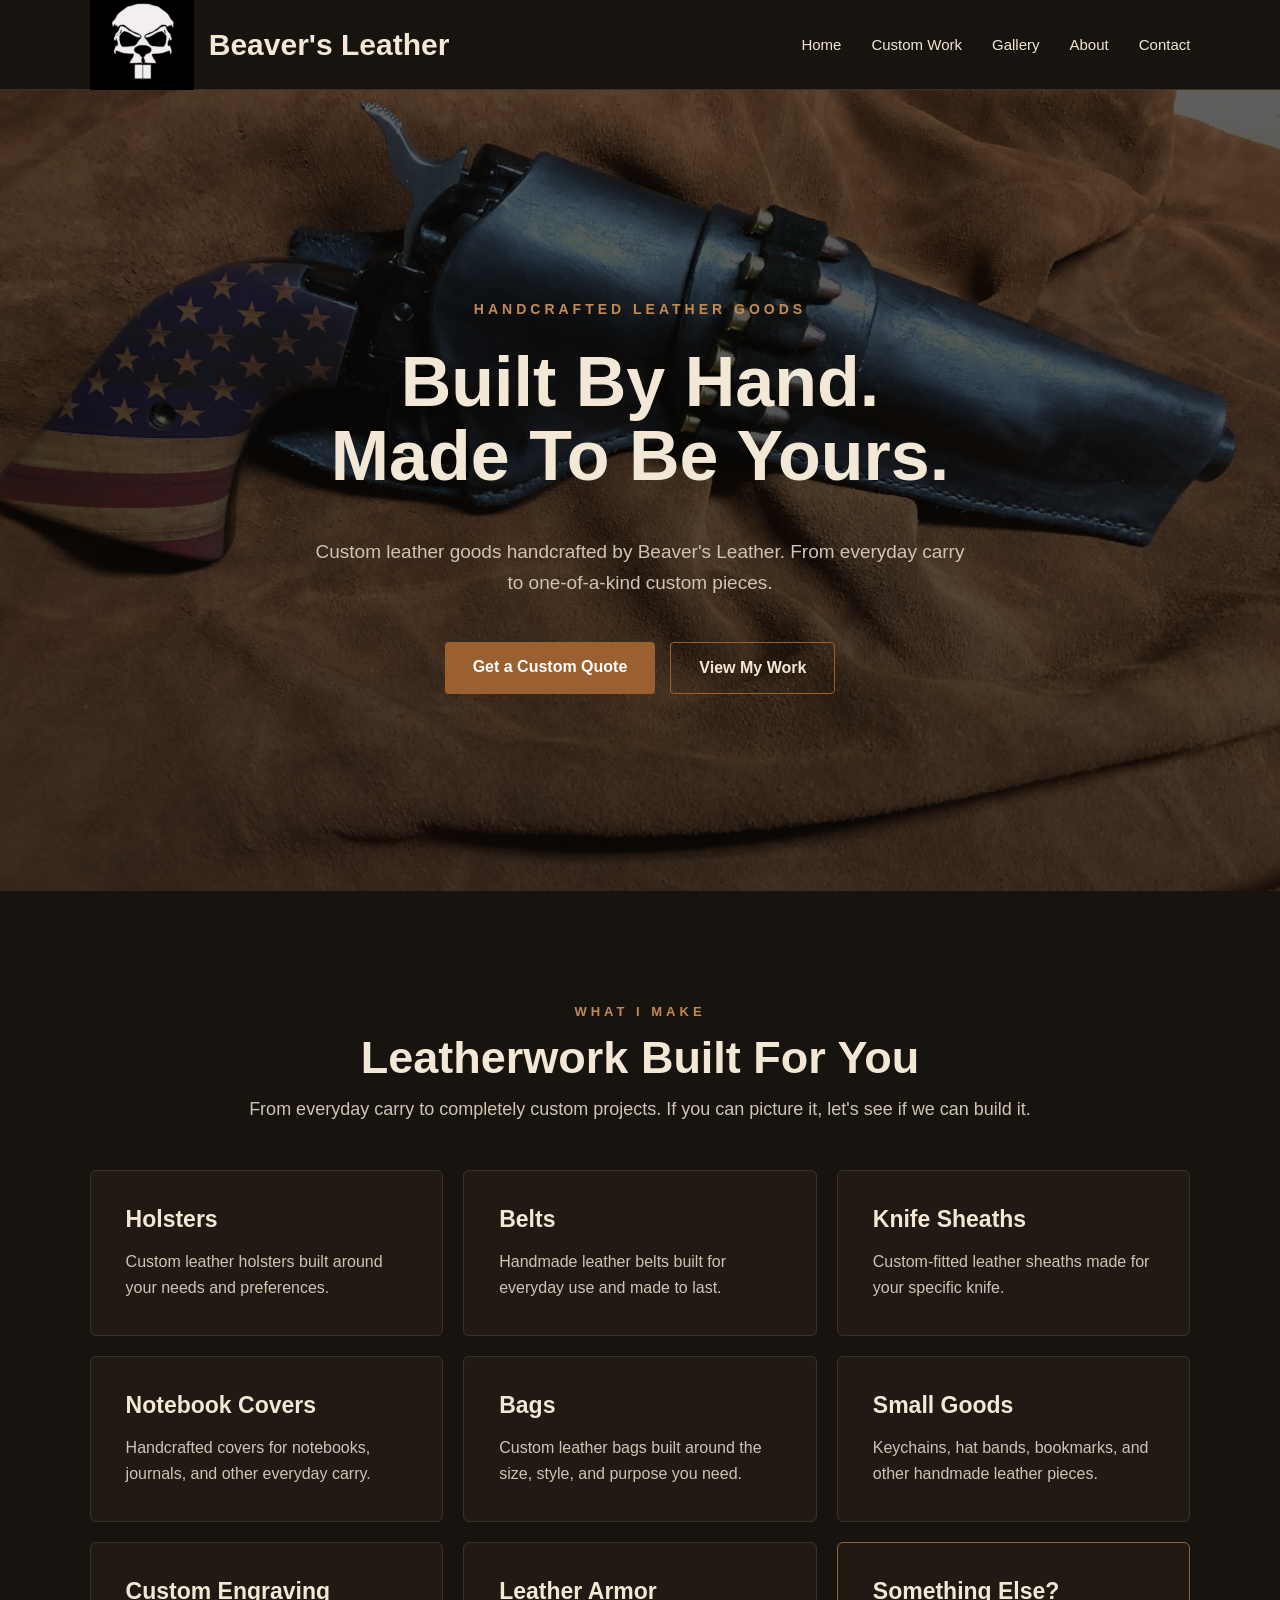
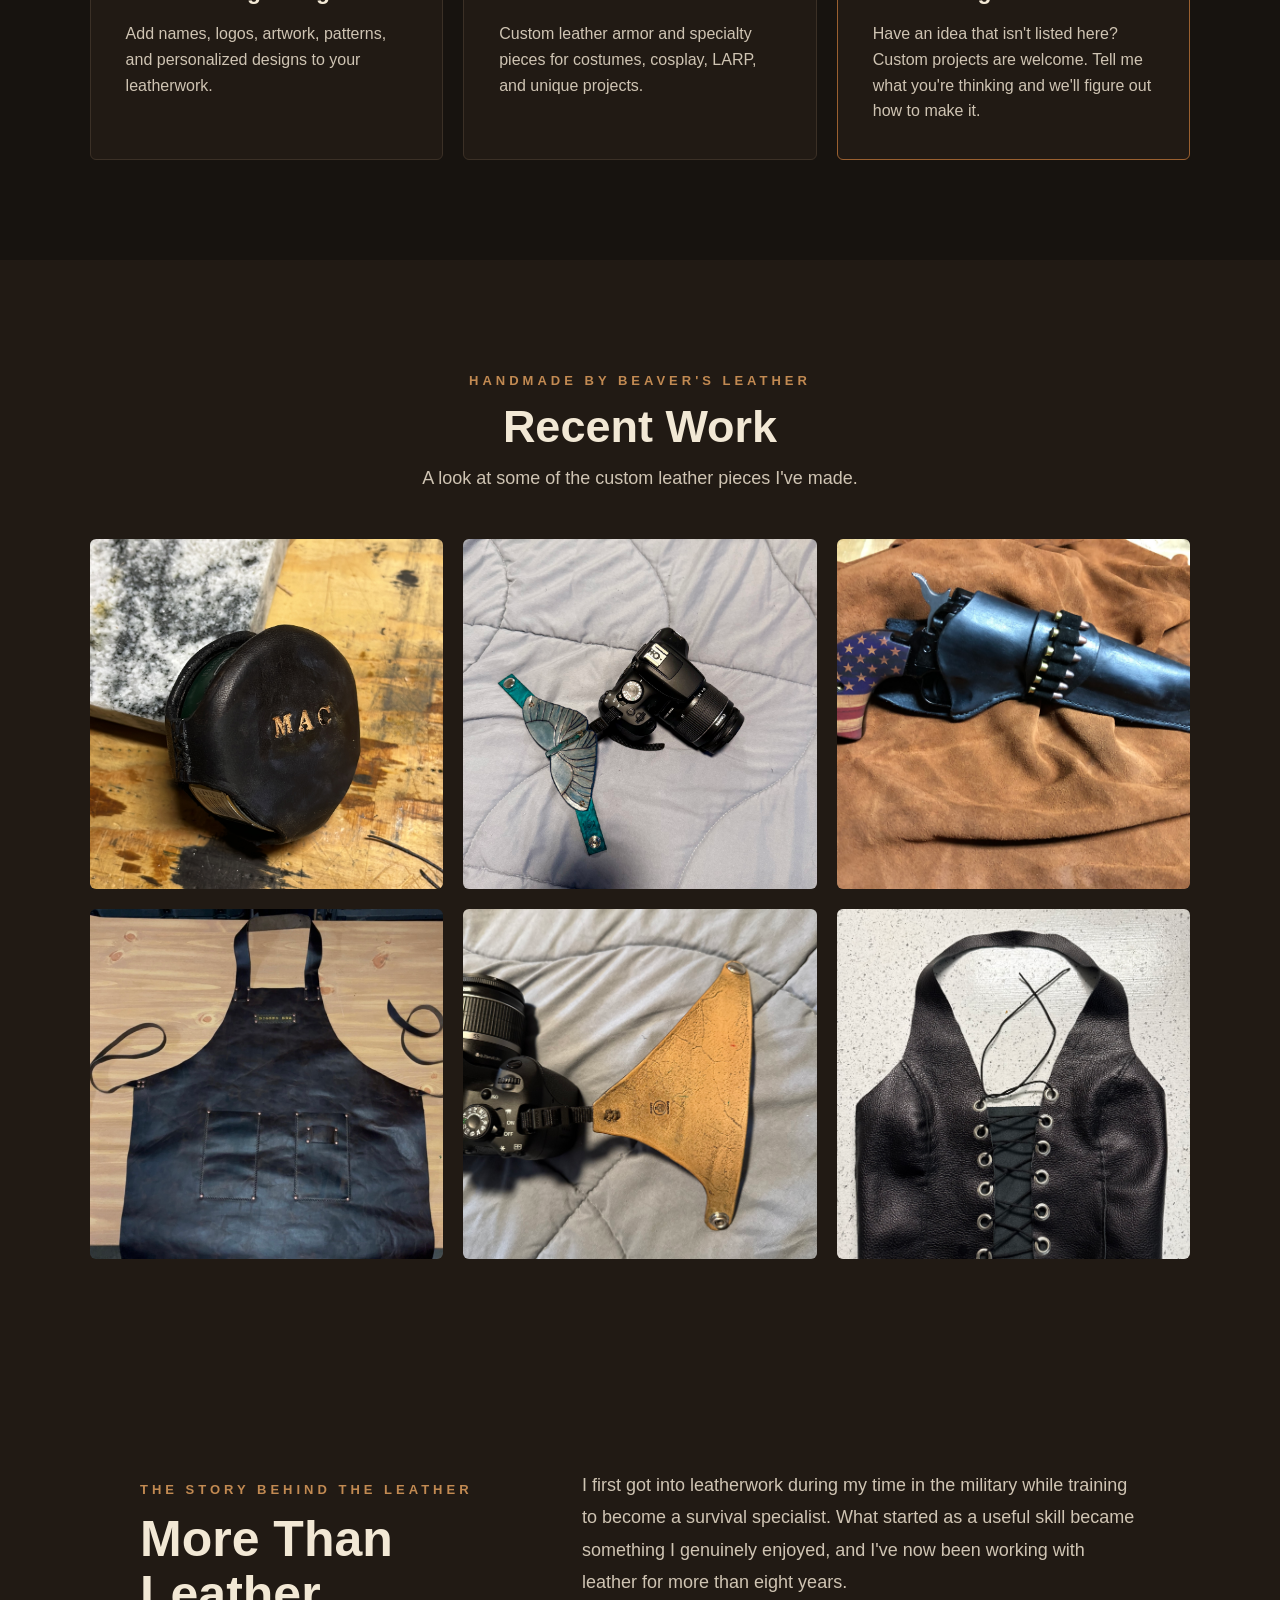
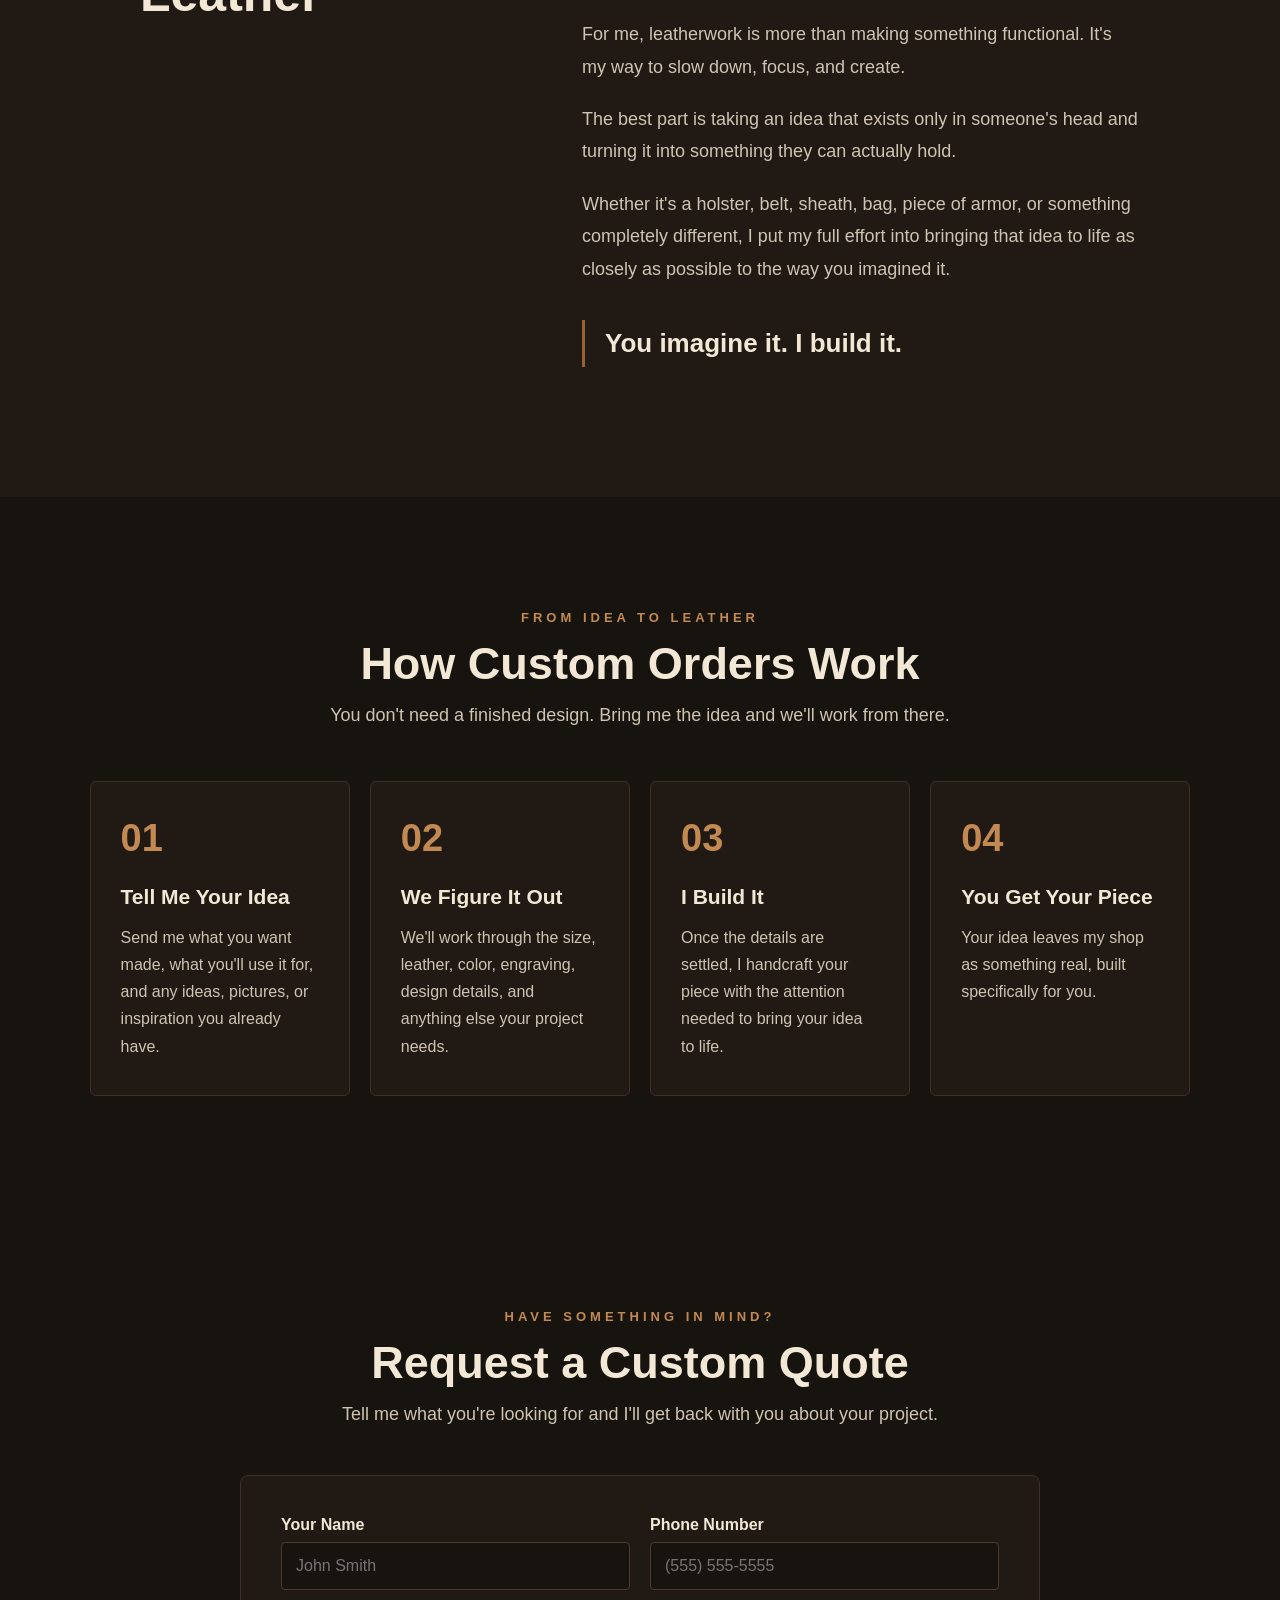
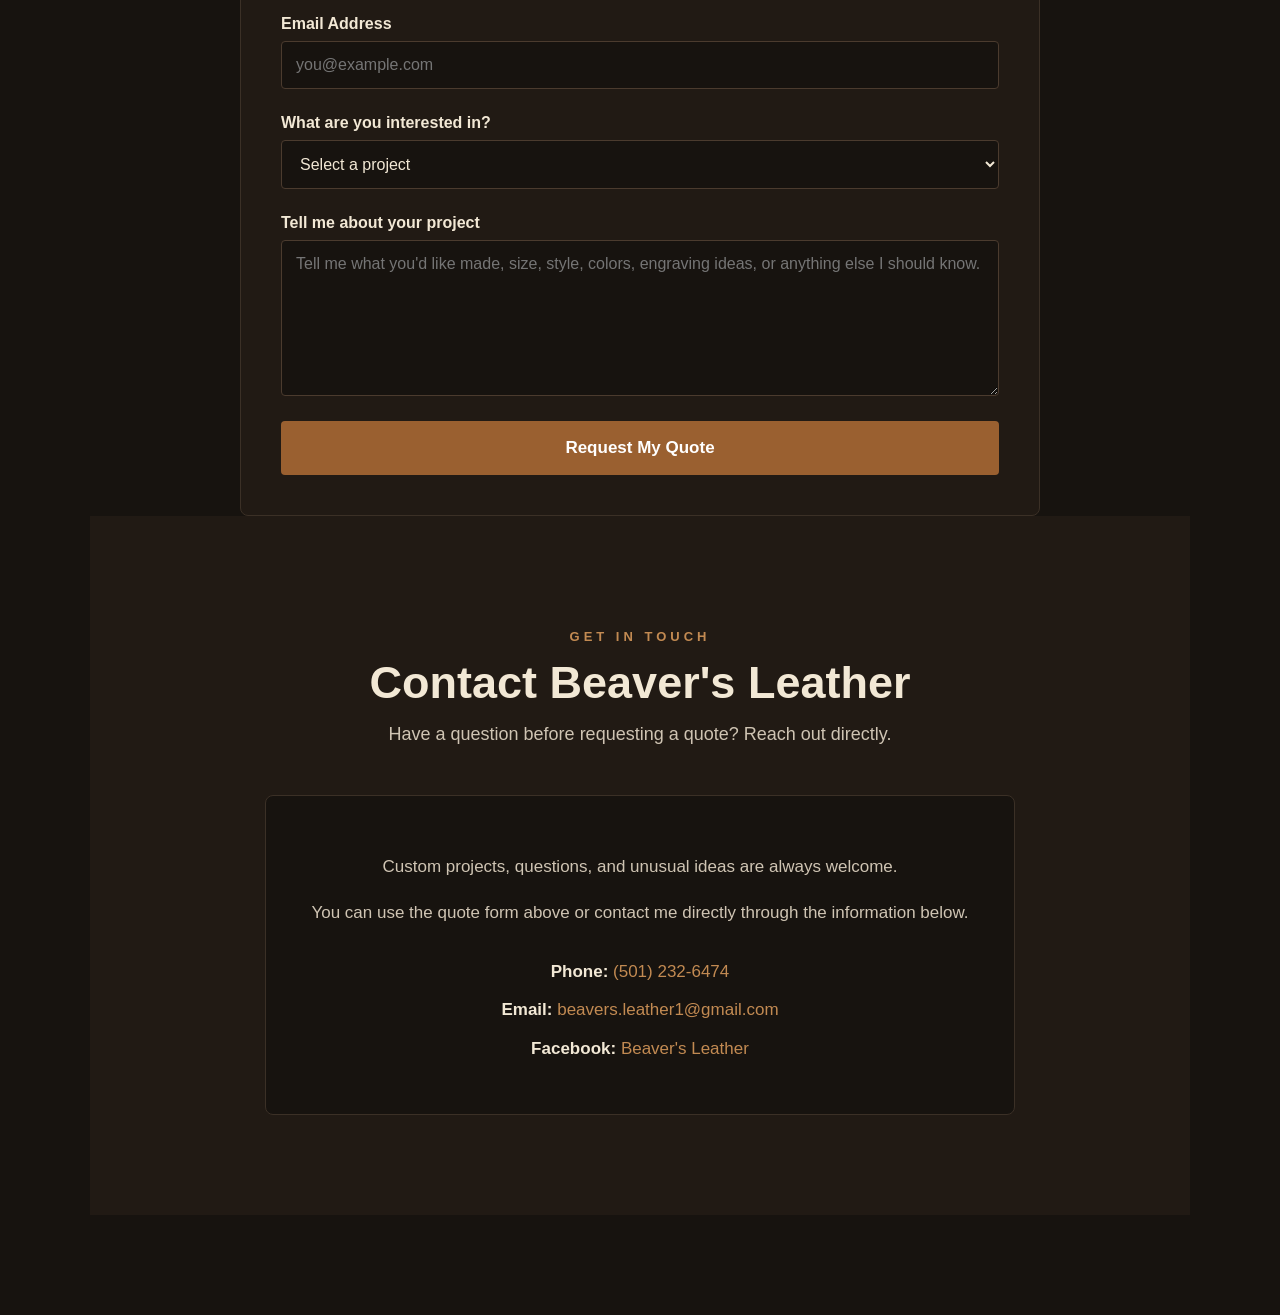
==== index.html @ 69bdfb09 "Update index.html added reference photos" ====
<!DOCTYPE html>
<html lang="en">

<head>
    <meta charset="UTF-8">
    <meta name="viewport" content="width=device-width, initial-scale=1.0">

    <title>Beaver's Leather | Custom Leather Goods</title>
    <link rel="stylesheet" href="style.css">
</head>

<body>

    <header>
        <div class="logo">

    <img
        src="images/logo.JPG"
        alt="Beaver's Leather Logo"
        class="logo-img"
    >

    <span class="logo-text">Beaver's Leather</span>

</div>

        <nav>
    <a href="#">Home</a>
    <a href="#products">Custom Work</a>
    <a href="#gallery">Gallery</a>
    <a href="#about">About</a>
    <a href="#contact">Contact</a>
</nav>
    </header>

    <main>

        <section class="hero">

            <p class="hero-small">HANDCRAFTED LEATHER GOODS</p>

            <h1>Built By Hand.<br>Made To Be Yours.</h1>

            <p class="hero-description">
                Custom leather goods handcrafted by Beaver's Leather.
                From everyday carry to one-of-a-kind custom pieces.
            </p>

            <div class="hero-buttons">
                <a class="button primary-button" href="#quote">Get a Custom Quote</a>
                <a class="button secondary-button" href="#gallery">View My Work</a>
            </div>

        </section>
<section class="products" id="products">

    <div class="section-heading">
        <p>WHAT I MAKE</p>
        <h2>Leatherwork Built For You</h2>
        <span>
            From everyday carry to completely custom projects.
            If you can picture it, let's see if we can build it.
        </span>
    </div>

    <div class="product-grid">

        <div class="product-card">
            <h3>Holsters</h3>
            <p>Custom leather holsters built around your needs and preferences.</p>
        </div>

        <div class="product-card">
            <h3>Belts</h3>
            <p>Handmade leather belts built for everyday use and made to last.</p>
        </div>

        <div class="product-card">
            <h3>Knife Sheaths</h3>
            <p>Custom-fitted leather sheaths made for your specific knife.</p>
        </div>

        <div class="product-card">
            <h3>Notebook Covers</h3>
            <p>Handcrafted covers for notebooks, journals, and other everyday carry.</p>
        </div>

        <div class="product-card">
            <h3>Bags</h3>
            <p>Custom leather bags built around the size, style, and purpose you need.</p>
        </div>

        <div class="product-card">
            <h3>Small Goods</h3>
            <p>Keychains, hat bands, bookmarks, and other handmade leather pieces.</p>
        </div>

        <div class="product-card">
            <h3>Custom Engraving</h3>
            <p>Add names, logos, artwork, patterns, and personalized designs to your leatherwork.</p>
        </div>

        <div class="product-card">
            <h3>Leather Armor</h3>
            <p>Custom leather armor and specialty pieces for costumes, cosplay, LARP, and unique projects.</p>
        </div>

        <div class="product-card custom-card">
            <h3>Something Else?</h3>
            <p>
                Have an idea that isn't listed here? Custom projects are welcome.
                Tell me what you're thinking and we'll figure out how to make it.
            </p>
        </div>

    </div>

</section>
<section class="gallery" id="gallery">

    <div class="section-heading">
        <p>HANDMADE BY BEAVER'S LEATHER</p>
        <h2>Recent Work</h2>
        <span>
            A look at some of the custom leather pieces I've made.
        </span>
    </div>

    <div class="gallery-grid">

        <img src="images/leather1.jpg" alt="Custom leather work by Beaver's Leather">

        <img src="images/leather2.jpeg" alt="Custom leather work by Beaver's Leather">

        <img src="images/leather3.jpeg" alt="Custom leather work by Beaver's Leather">

        <img src="images/leather4.JPG" alt="Custom leather work by Beaver's Leather">

        <img src="images/leather5.jpeg" alt="Custom leather work by Beaver's Leather">

        <img src="images/leather6.jpeg" alt="Custom leather work by Beaver's Leather">

    </div>

</section>
<section class="about" id="about">

    <div class="about-content">

        <div class="about-heading">
            <p>THE STORY BEHIND THE LEATHER</p>
            <h2>More Than Leather</h2>
        </div>

        <div class="about-text">

            <p>
                I first got into leatherwork during my time in the military
                while training to become a survival specialist. What started
                as a useful skill became something I genuinely enjoyed, and
                I've now been working with leather for more than eight years.
            </p>

            <p>
                For me, leatherwork is more than making something functional.
                It's my way to slow down, focus, and create.
            </p>

            <p>
                The best part is taking an idea that exists only in someone's
                head and turning it into something they can actually hold.
            </p>

            <p>
                Whether it's a holster, belt, sheath, bag, piece of armor, or
                something completely different, I put my full effort into
                bringing that idea to life as closely as possible to the way
                you imagined it.
            </p>

            <p class="about-tagline">
                You imagine it. I build it.
            </p>

        </div>

    </div>

</section>
<section class="process" id="process">

    <div class="section-heading">
        <p>FROM IDEA TO LEATHER</p>
        <h2>How Custom Orders Work</h2>
        <span>
            You don't need a finished design. Bring me the idea and we'll work from there.
        </span>
    </div>

    <div class="process-grid">

        <div class="process-card">
            <span class="step-number">01</span>
            <h3>Tell Me Your Idea</h3>
            <p>
                Send me what you want made, what you'll use it for,
                and any ideas, pictures, or inspiration you already have.
            </p>
        </div>

        <div class="process-card">
            <span class="step-number">02</span>
            <h3>We Figure It Out</h3>
            <p>
                We'll work through the size, leather, color, engraving,
                design details, and anything else your project needs.
            </p>
        </div>

        <div class="process-card">
            <span class="step-number">03</span>
            <h3>I Build It</h3>
            <p>
                Once the details are settled, I handcraft your piece
                with the attention needed to bring your idea to life.
            </p>
        </div>

        <div class="process-card">
            <span class="step-number">04</span>
            <h3>You Get Your Piece</h3>
            <p>
                Your idea leaves my shop as something real,
                built specifically for you.
            </p>
        </div>

    </div>

</section>
<section class="quote-section" id="quote">

    <div class="section-heading">
        <p>HAVE SOMETHING IN MIND?</p>
        <h2>Request a Custom Quote</h2>
        <span>
            Tell me what you're looking for and I'll get back with you about your project.
        </span>
    </div>

    <form
    class="quote-form"
    action="https://formsubmit.co/beavers.leather1@gmail.com"
    method="POST"
    enctype="multipart/form-data"
>

    <input
        type="hidden"
        name="_subject"
        value="New Beaver's Leather Quote Request!"
    >

        <div class="form-row">

            <div class="form-group">
                <label for="name">Your Name</label>
                <input type="text" id="name" name="name" placeholder="John Smith" required>
            </div>

            <div class="form-group">
                <label for="phone">Phone Number</label>
                <input type="tel" id="phone" name="phone" placeholder="(555) 555-5555">
            </div>

        </div>

        <div class="form-group">
            <label for="email">Email Address</label>
            <input type="email" id="email" name="email" placeholder="you@example.com" required>
        </div>

        <div class="form-group">
            <label for="project">What are you interested in?</label>

            <select id="project" name="project" required>
                <option value="">Select a project</option>
                <option value="holster">Holster</option>
                <option value="belt">Belt</option>
                <option value="knife-sheath">Knife Sheath</option>
                <option value="notebook-cover">Notebook Cover</option>
                <option value="bag">Bag</option>
                <option value="keychain">Keychain</option>
                <option value="hand-band">Hand Band</option>
                <option value="bookmark">Bookmark</option>
                <option value="armor">Leather Armor</option>
                <option value="engraving">Custom Engraving</option>
                <option value="other">Something Else</option>
            </select>
        </div>

        <div class="form-group">
            <label for="details">Tell me about your project</label>

            <textarea
                id="details"
                name="details"
                rows="7"
                placeholder="Tell me what you'd like made, size, style, colors, engraving ideas, or anything else I should know."
                required
            ></textarea>
        </div>

        <button type="submit" class="submit-button">
            Request My Quote
        </button>

    </form>
    <section class="contact" id="contact">

    <div class="section-heading">
        <p>GET IN TOUCH</p>
        <h2>Contact Beaver's Leather</h2>
        <span>
            Have a question before requesting a quote? Reach out directly.
        </span>
    </div>

    <div class="contact-box">

        <p>
            Custom projects, questions, and unusual ideas are always welcome.
        </p>

        <p>
            You can use the quote form above or contact me directly through
            the information below.
        </p>

        <div class="contact-details">

    <p>
        <strong>Phone:</strong>
        <a href="tel:+15012326474">(501) 232-6474</a>
    </p>

    <p>
        <strong>Email:</strong>
        <a href="mailto:beavers.leather1@gmail.com">
            beavers.leather1@gmail.com
        </a>
    </p>

    <p>
        <strong>Facebook:</strong>
        <a href="https://www.facebook.com/BeaverhideLeather"
           target="_blank"
           rel="noopener noreferrer">
            Beaver's Leather
        </a>
    </p>

</div>

    </div>

</section>

</section>

    </main>

</body>

</html>
---- style.css ----
* {
    box-sizing: border-box;
}

body {
    margin: 0;
    background-color: #17130f;
    color: #f2e8d5;
    font-family: Arial, sans-serif;
}

header {
    height: 90px;
    display: flex;
    align-items: center;
    justify-content: space-between;
    padding: 0 7%;
    border-bottom: 1px solid #3b3026;
}

.logo {
    display: flex;
    align-items: center;
    gap: 15px;
}

.logo-img {
    height: 90px;
    width: auto;
    display: block;
}

.logo-text {
    color: #f2e8d5;
    font-size: 30px;
    font-weight: bold;
    white-space: nowrap;
}

nav {
    display: flex;
    gap: 30px;
}

nav a {
    color: #f2e8d5;
    text-decoration: none;
    font-size: 15px;
}

nav a:hover {
    color: #c28a52;
}

.hero {
    min-height: calc(100vh - 99px);

    display: flex;
    flex-direction: column;
    justify-content: center;
    align-items: center;

    text-align: center;
    padding: 50px 20px;

    background:
        linear-gradient(
            rgba(10, 8, 6, 0.65),
            rgba(10, 8, 6, 0.75)
        ),
        url("images/leather3.jpeg");

    background-size: cover;
    background-position: center;
    background-repeat: no-repeat;
}

.hero-small {
    color: #c28a52;
    font-size: 14px;
    font-weight: bold;
    letter-spacing: 4px;
}

.hero h1 {
    font-size: 70px;
    line-height: 1.05;
    margin: 15px 0 25px;
}

.hero-description {
    max-width: 650px;
    color: #cfc4b3;
    font-size: 19px;
    line-height: 1.6;
}

.hero-buttons {
    display: flex;
    gap: 15px;
    margin-top: 25px;
}

.button {
    display: inline-block;
    padding: 16px 28px;
    text-decoration: none;
    font-weight: bold;
    border-radius: 4px;
}

.primary-button {
    background-color: #9a6030;
    color: white;
}

.primary-button:hover {
    background-color: #b47740;
}

.secondary-button {
    border: 1px solid #9a6030;
    color: #f2e8d5;
}

.secondary-button:hover {
    background-color: #9a6030;
}
.gallery {
    padding: 100px 7%;
    background-color: #211a14;
}

.section-heading {
    text-align: center;
    margin-bottom: 50px;
}

.section-heading p {
    color: #c28a52;
    font-size: 13px;
    font-weight: bold;
    letter-spacing: 4px;
}

.section-heading h2 {
    font-size: 45px;
    margin: 10px 0 15px;
}

.section-heading span {
    color: #cfc4b3;
    font-size: 18px;
}

.gallery-grid {
    max-width: 1200px;
    margin: 0 auto;

    display: grid;
    grid-template-columns: repeat(3, 1fr);
    gap: 20px;
}

.gallery-grid img {
    width: 100%;
    height: 350px;

    object-fit: cover;

    border-radius: 6px;
    transition: transform 0.3s ease;
}

.gallery-grid img:hover {
    transform: scale(1.02);
}
html {
    scroll-behavior: smooth;
}
.products {
    padding: 100px 7%;
    background-color: #17130f;
}

.product-grid {
    max-width: 1200px;
    margin: 50px auto 0;

    display: grid;
    grid-template-columns: repeat(3, 1fr);
    gap: 20px;
}

.product-card {
    background-color: #211a14;
    border: 1px solid #3b3026;
    padding: 35px;
    border-radius: 6px;

    transition:
        transform 0.3s ease,
        border-color 0.3s ease;
}

.product-card:hover {
    transform: translateY(-5px);
    border-color: #9a6030;
}

.product-card h3 {
    font-size: 23px;
    margin-top: 0;
    margin-bottom: 15px;
}

.product-card p {
    color: #cfc4b3;
    line-height: 1.6;
    margin-bottom: 0;
}

.custom-card {
    border-color: #9a6030;
}
.quote-section {
    padding: 100px 7%;
    background-color: #17130f;
}

.quote-form {
    max-width: 800px;
    margin: 50px auto 0;

    background-color: #211a14;
    border: 1px solid #3b3026;
    border-radius: 8px;

    padding: 40px;
}

.form-row {
    display: grid;
    grid-template-columns: 1fr 1fr;
    gap: 20px;
}

.form-group {
    display: flex;
    flex-direction: column;
    margin-bottom: 25px;
}

.form-group label {
    margin-bottom: 8px;
    font-weight: bold;
}

.form-group input,
.form-group select,
.form-group textarea {
    width: 100%;

    background-color: #17130f;
    color: #f2e8d5;

    border: 1px solid #4b3b2e;
    border-radius: 4px;

    padding: 14px;

    font-size: 16px;
    font-family: Arial, sans-serif;
}

.form-group input:focus,
.form-group select:focus,
.form-group textarea:focus {
    outline: none;
    border-color: #c28a52;
}

.form-group textarea {
    resize: vertical;
}

.submit-button {
    width: 100%;

    background-color: #9a6030;
    color: white;

    border: none;
    border-radius: 4px;

    padding: 17px;

    font-size: 17px;
    font-weight: bold;

    cursor: pointer;
}

.submit-button:hover {
    background-color: #b47740;
}
.about {
    padding: 110px 7%;
    background-color: #211a14;
}

.about-content {
    max-width: 1000px;
    margin: 0 auto;

    display: grid;
    grid-template-columns: 1fr 1.5fr;
    gap: 70px;
}

.about-heading p {
    color: #c28a52;
    font-size: 13px;
    font-weight: bold;
    letter-spacing: 4px;
}

.about-heading h2 {
    font-size: 50px;
    line-height: 1.1;
    margin: 15px 0;
}

.about-text p {
    color: #cfc4b3;
    font-size: 18px;
    line-height: 1.8;
    margin-top: 0;
    margin-bottom: 20px;
}

.about-text .about-tagline {
    color: #f2e8d5;
    font-size: 26px;
    font-weight: bold;

    margin-top: 35px;

    border-left: 3px solid #9a6030;
    padding-left: 20px;
}
.process {
    padding: 100px 7%;
    background-color: #17130f;
}

.process-grid {
    max-width: 1200px;
    margin: 55px auto 0;

    display: grid;
    grid-template-columns: repeat(4, 1fr);
    gap: 20px;
}

.process-card {
    position: relative;

    background-color: #211a14;
    border: 1px solid #3b3026;
    border-radius: 6px;

    padding: 35px 30px;
}

.step-number {
    display: block;

    color: #c28a52;

    font-size: 38px;
    font-weight: bold;

    margin-bottom: 25px;
}

.process-card h3 {
    font-size: 21px;
    margin: 0 0 15px;
}

.process-card p {
    color: #cfc4b3;

    font-size: 16px;
    line-height: 1.7;

    margin: 0;
}
.contact {
    padding: 100px 7%;
    background-color: #211a14;
}

.contact-box {
    max-width: 750px;
    margin: 45px auto 0;

    text-align: center;

    background-color: #17130f;
    border: 1px solid #3b3026;
    border-radius: 8px;

    padding: 40px;
}

.contact-box p {
    color: #cfc4b3;
    font-size: 17px;
    line-height: 1.7;
}

.contact-details {
    margin-top: 30px;
}

.contact-details p {
    margin: 10px 0;
}

.contact-details strong {
    color: #f2e8d5;
}
.contact-details a {
    color: #c28a52;
    text-decoration: none;
}

.contact-details a:hover {
    text-decoration: underline;
}
@media (max-width: 768px) {

    header {
        height: auto;
        padding: 20px;
        flex-direction: column;
        gap: 15px;
    }
        .about {
        padding: 70px 20px;
    }
        .process {
        padding: 70px 20px;
    }
    .contact {
        padding: 70px 20px;
    }

    .contact-box {
        padding: 25px 20px;
    }
    .process-grid {
        grid-template-columns: 1fr;
    }

    .process-card {
        padding: 25px;
    }

    .about-content {
        grid-template-columns: 1fr;
        gap: 25px;
    }

    .about-heading h2 {
        font-size: 38px;
    }

    .about-text p {
        font-size: 17px;
    }

    .about-text .about-tagline {
        font-size: 23px;
    }
    .quote-section {
        padding: 70px 20px;
    }

    .quote-form {
        padding: 25px 20px;
    }

    .form-row {
        grid-template-columns: 1fr;
        gap: 0;
    }
    .logo {
        font-size: 24px;
    }

    nav {
        flex-wrap: wrap;
        justify-content: center;
        gap: 12px 20px;
    }

    nav a {
        font-size: 14px;
    }

    .hero {
        min-height: 85vh;
        padding: 60px 20px;
    }

    .hero h1 {
        font-size: 45px;
    }

    .hero-description {
        font-size: 17px;
    }

    .hero-buttons {
        flex-direction: column;
        width: 100%;
        max-width: 300px;
    }

    .button {
        width: 100%;
    }

    .gallery {
        padding: 70px 20px;
    }

    .section-heading h2 {
        font-size: 36px;
    }

    .gallery-grid {
        grid-template-columns: 1fr;
    }

    .gallery-grid img {
        height: 400px;
    }
        .products {
        padding: 70px 20px;
    }

    .product-grid {
        grid-template-columns: 1fr;
    }

    .product-card {
        padding: 25px;
    }
}
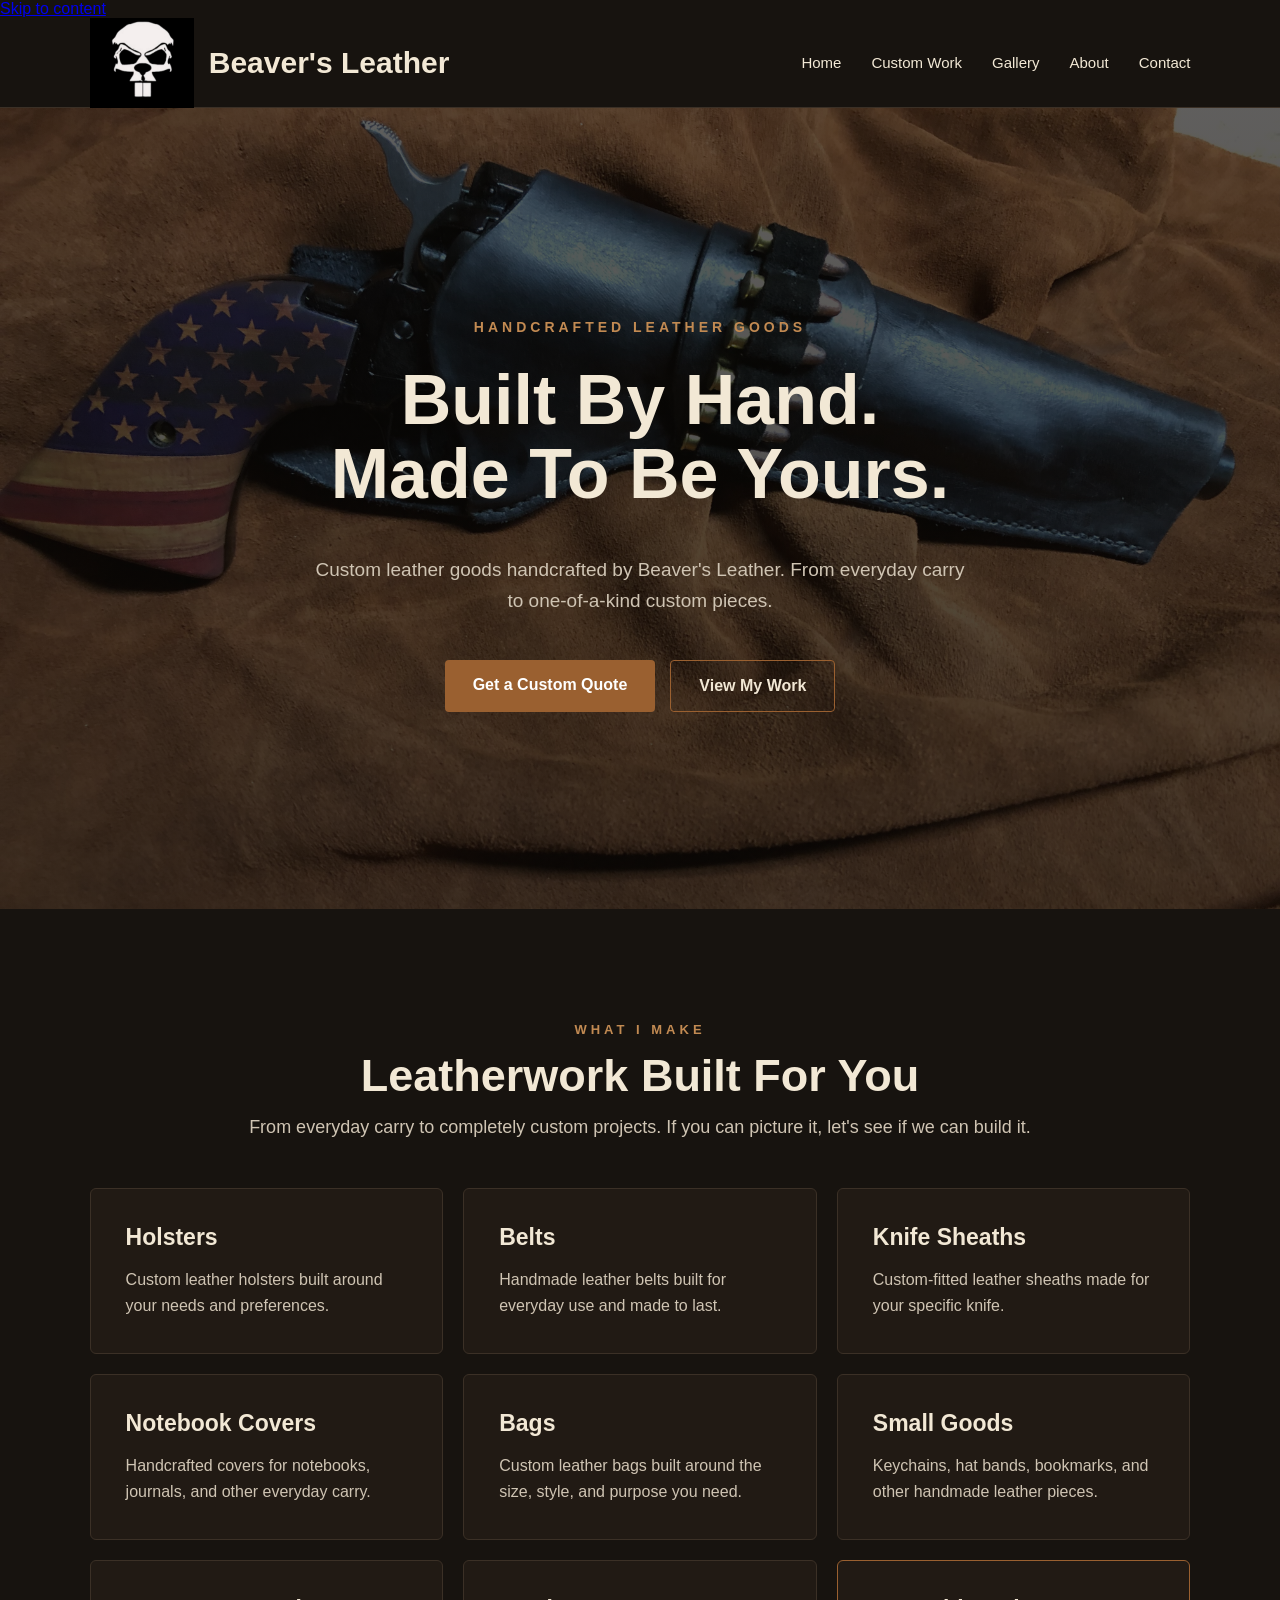
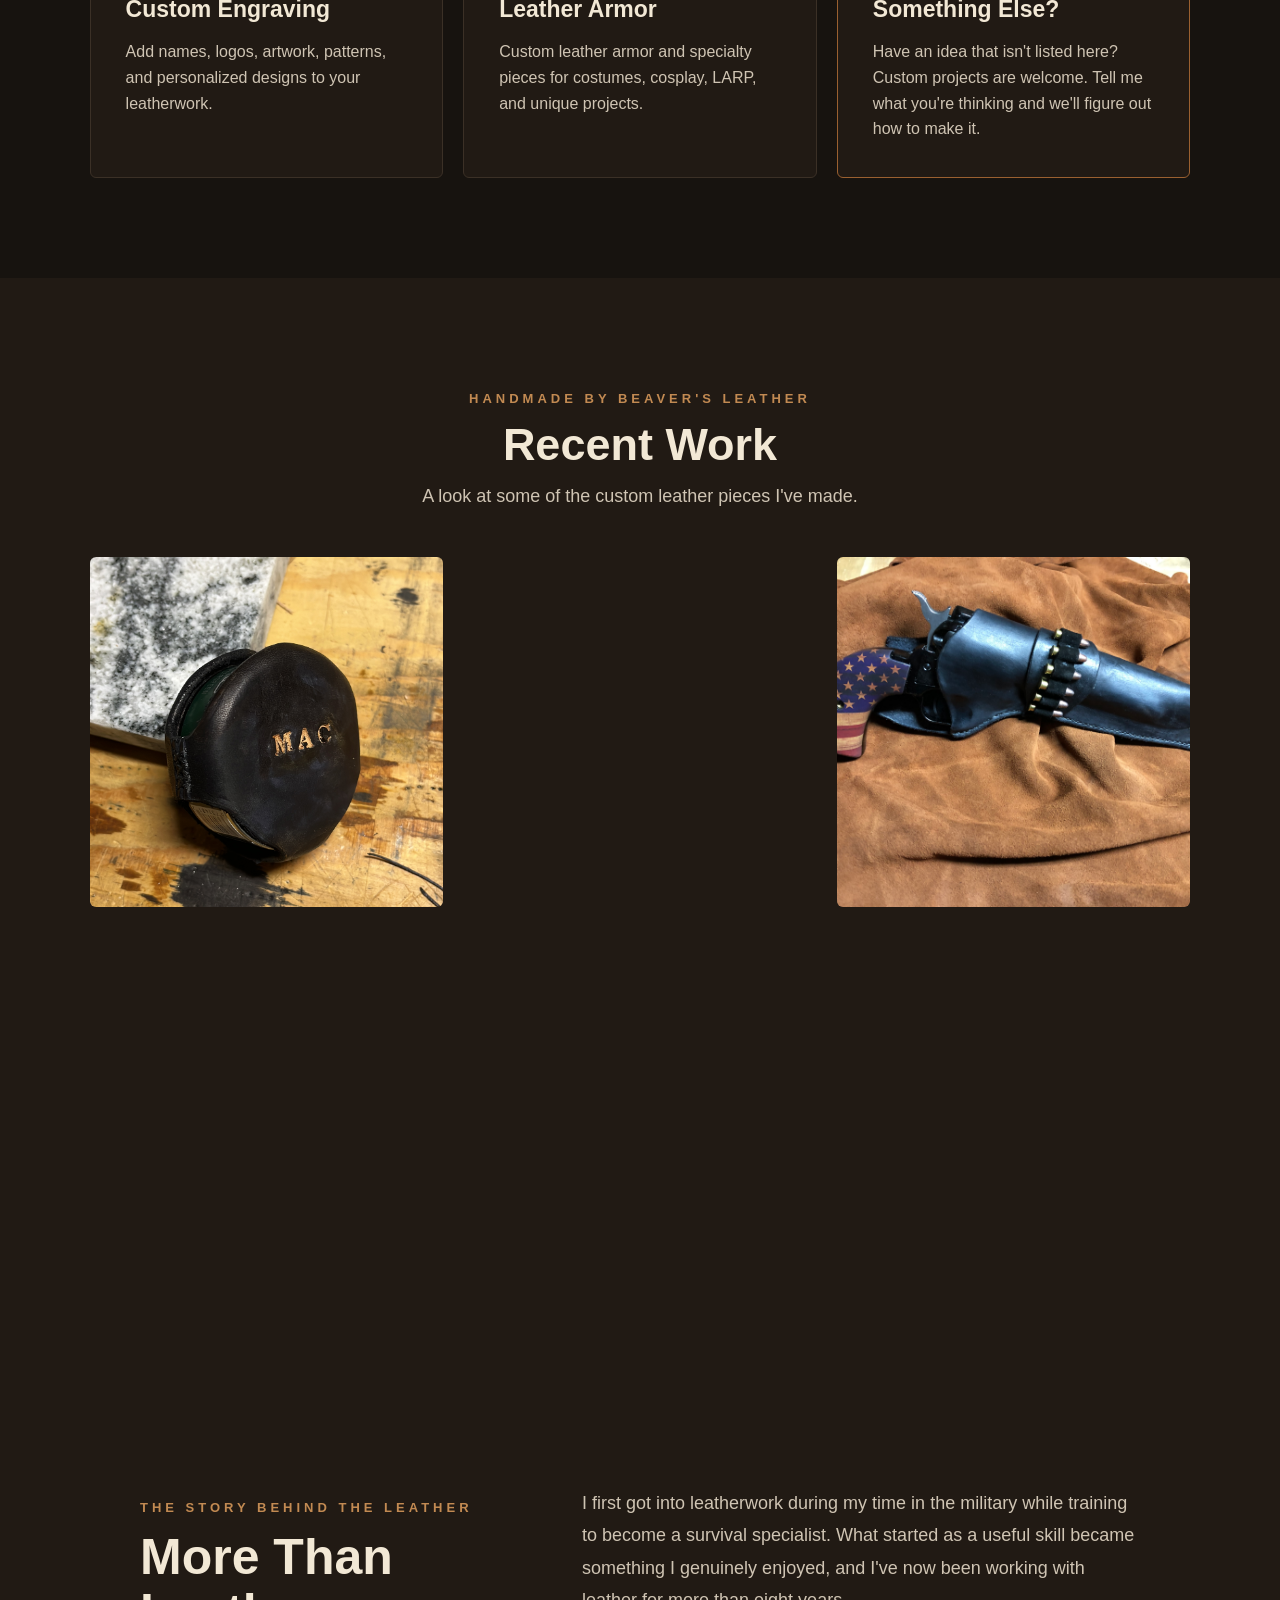
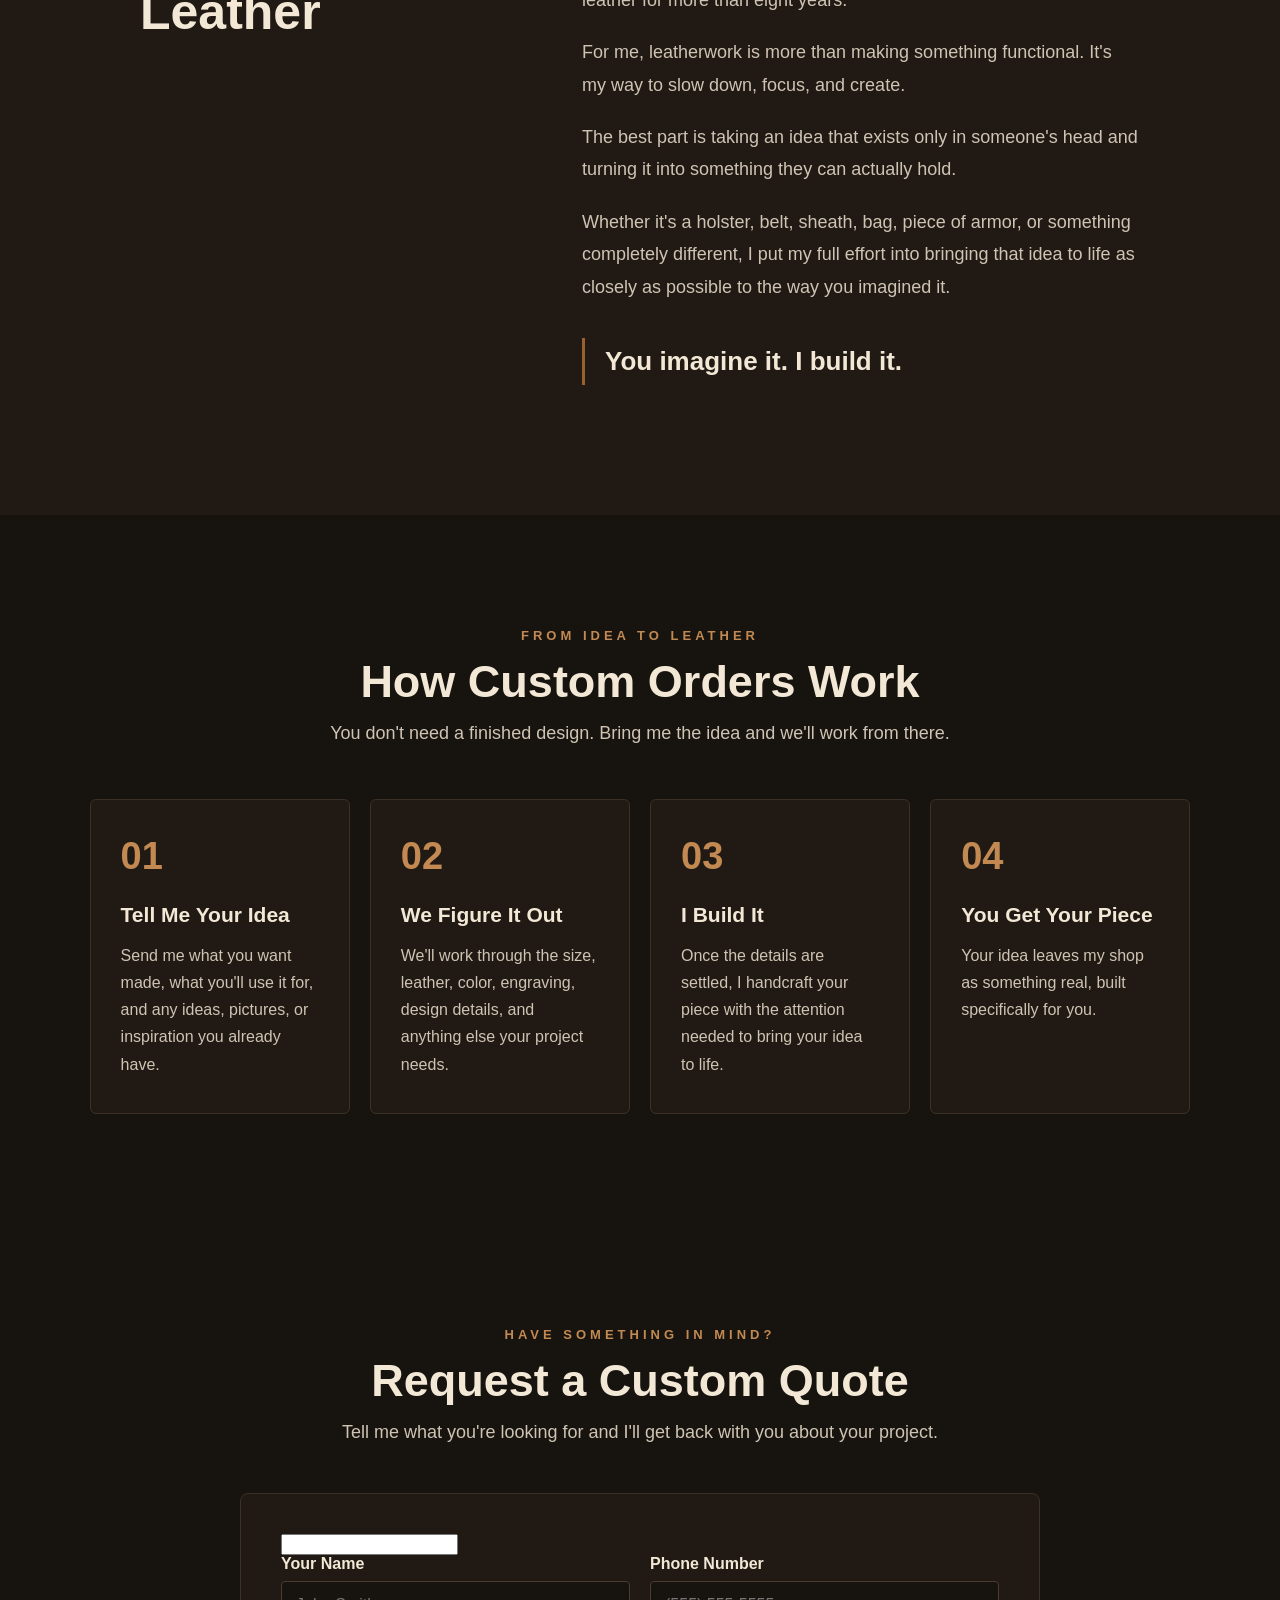
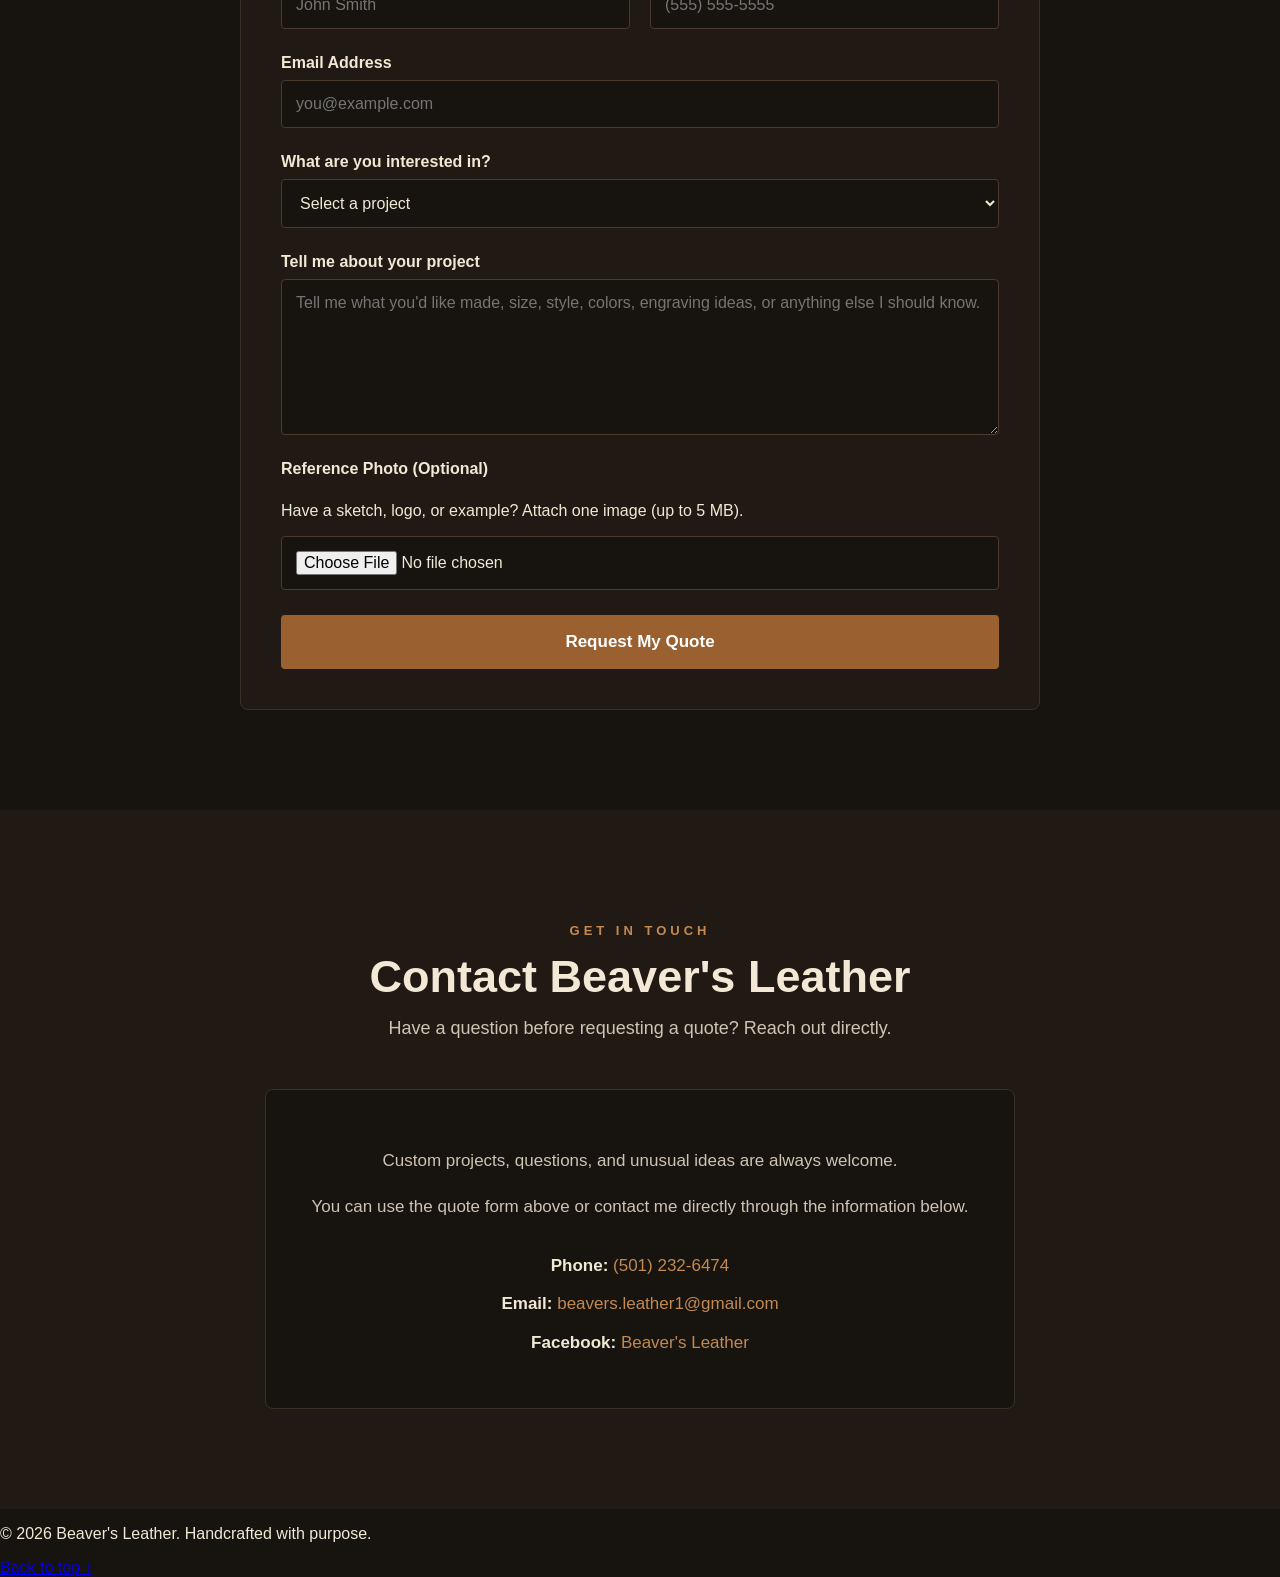
==== commit 7dc23ab7: "Polish Beaver's Leather website" ====
--- a/index.html
+++ b/index.html
@@ -4,6 +4,8 @@
 <head>
     <meta charset="UTF-8">
     <meta name="viewport" content="width=device-width, initial-scale=1.0">
+    <meta name="description" content="Handcrafted custom leather goods by Beaver’s Leather. Explore holsters, belts, knife sheaths, engraving, and one-of-a-kind leather projects. Request a custom quote.">
+    <meta name="theme-color" content="#17130f">
 
     <title>Beaver's Leather | Custom Leather Goods</title>
     <link rel="stylesheet" href="style.css">
@@ -11,6 +13,7 @@
 
 <body>
 
+    <a class="skip-link" href="#main-content">Skip to content</a>
     <header>
         <div class="logo">
 
@@ -24,8 +27,8 @@
 
 </div>
 
-        <nav>
-    <a href="#">Home</a>
+        <nav aria-label="Main navigation">
+    <a href="#main-content">Home</a>
     <a href="#products">Custom Work</a>
     <a href="#gallery">Gallery</a>
     <a href="#about">About</a>
@@ -33,7 +36,7 @@
 </nav>
     </header>
 
-    <main>
+    <main id="main-content">
 
         <section class="hero">
 
@@ -128,17 +131,17 @@
 
     <div class="gallery-grid">
 
-        <img src="images/leather1.jpg" alt="Custom leather work by Beaver's Leather">
-
-        <img src="images/leather2.jpeg" alt="Custom leather work by Beaver's Leather">
-
-        <img src="images/leather3.jpeg" alt="Custom leather work by Beaver's Leather">
-
-        <img src="images/leather4.JPG" alt="Custom leather work by Beaver's Leather">
-
-        <img src="images/leather5.jpeg" alt="Custom leather work by Beaver's Leather">
-
-        <img src="images/leather6.jpeg" alt="Custom leather work by Beaver's Leather">
+        <img src="images/leather1.jpg" alt="Custom leather work by Beaver's Leather" loading="lazy" decoding="async">
+
+        <img src="images/leather2.jpeg" alt="Custom leather work by Beaver's Leather" loading="lazy" decoding="async">
+
+        <img src="images/leather3.jpeg" alt="Custom leather work by Beaver's Leather" loading="lazy" decoding="async">
+
+        <img src="images/leather4.JPG" alt="Custom leather work by Beaver's Leather" loading="lazy" decoding="async">
+
+        <img src="images/leather5.jpeg" alt="Custom leather work by Beaver's Leather" loading="lazy" decoding="async">
+
+        <img src="images/leather6.jpeg" alt="Custom leather work by Beaver's Leather" loading="lazy" decoding="async">
 
     </div>
 
@@ -255,11 +258,9 @@
     enctype="multipart/form-data"
 >
 
-    <input
-        type="hidden"
-        name="_subject"
-        value="New Beaver's Leather Quote Request!"
-    >
+    <input type="hidden" name="_subject" value="New Beaver's Leather Quote Request!">
+    <input type="hidden" name="_captcha" value="true">
+    <input type="text" name="_honey" class="honeypot" tabindex="-1" autocomplete="off" aria-hidden="true">
 
         <div class="form-row">
 
@@ -311,11 +312,20 @@
             ></textarea>
         </div>
 
+        <div class="form-group">
+            <label for="reference-photo">Reference Photo (Optional)</label>
+            <p class="form-help" id="photo-help">Have a sketch, logo, or example? Attach one image (up to 5 MB).</p>
+            <input type="file" id="reference-photo" name="attachment" accept="image/jpeg,image/png,image/webp,image/gif" aria-describedby="photo-help">
+            <p id="photo-error" class="form-error" role="alert" hidden></p>
+        </div>
+
         <button type="submit" class="submit-button">
             Request My Quote
         </button>
 
     </form>
+</section>
+
     <section class="contact" id="contact">
 
     <div class="section-heading">
@@ -366,10 +376,10 @@
 
 </section>
 
-</section>
-
     </main>
 
+    <footer class="site-footer"><p>© <span id="copyright-year">2026</span> Beaver's Leather. Handcrafted with purpose.</p><a href="#main-content">Back to top ↑</a></footer>
+    <script src="script.js" defer></script>
 </body>
 
 </html>
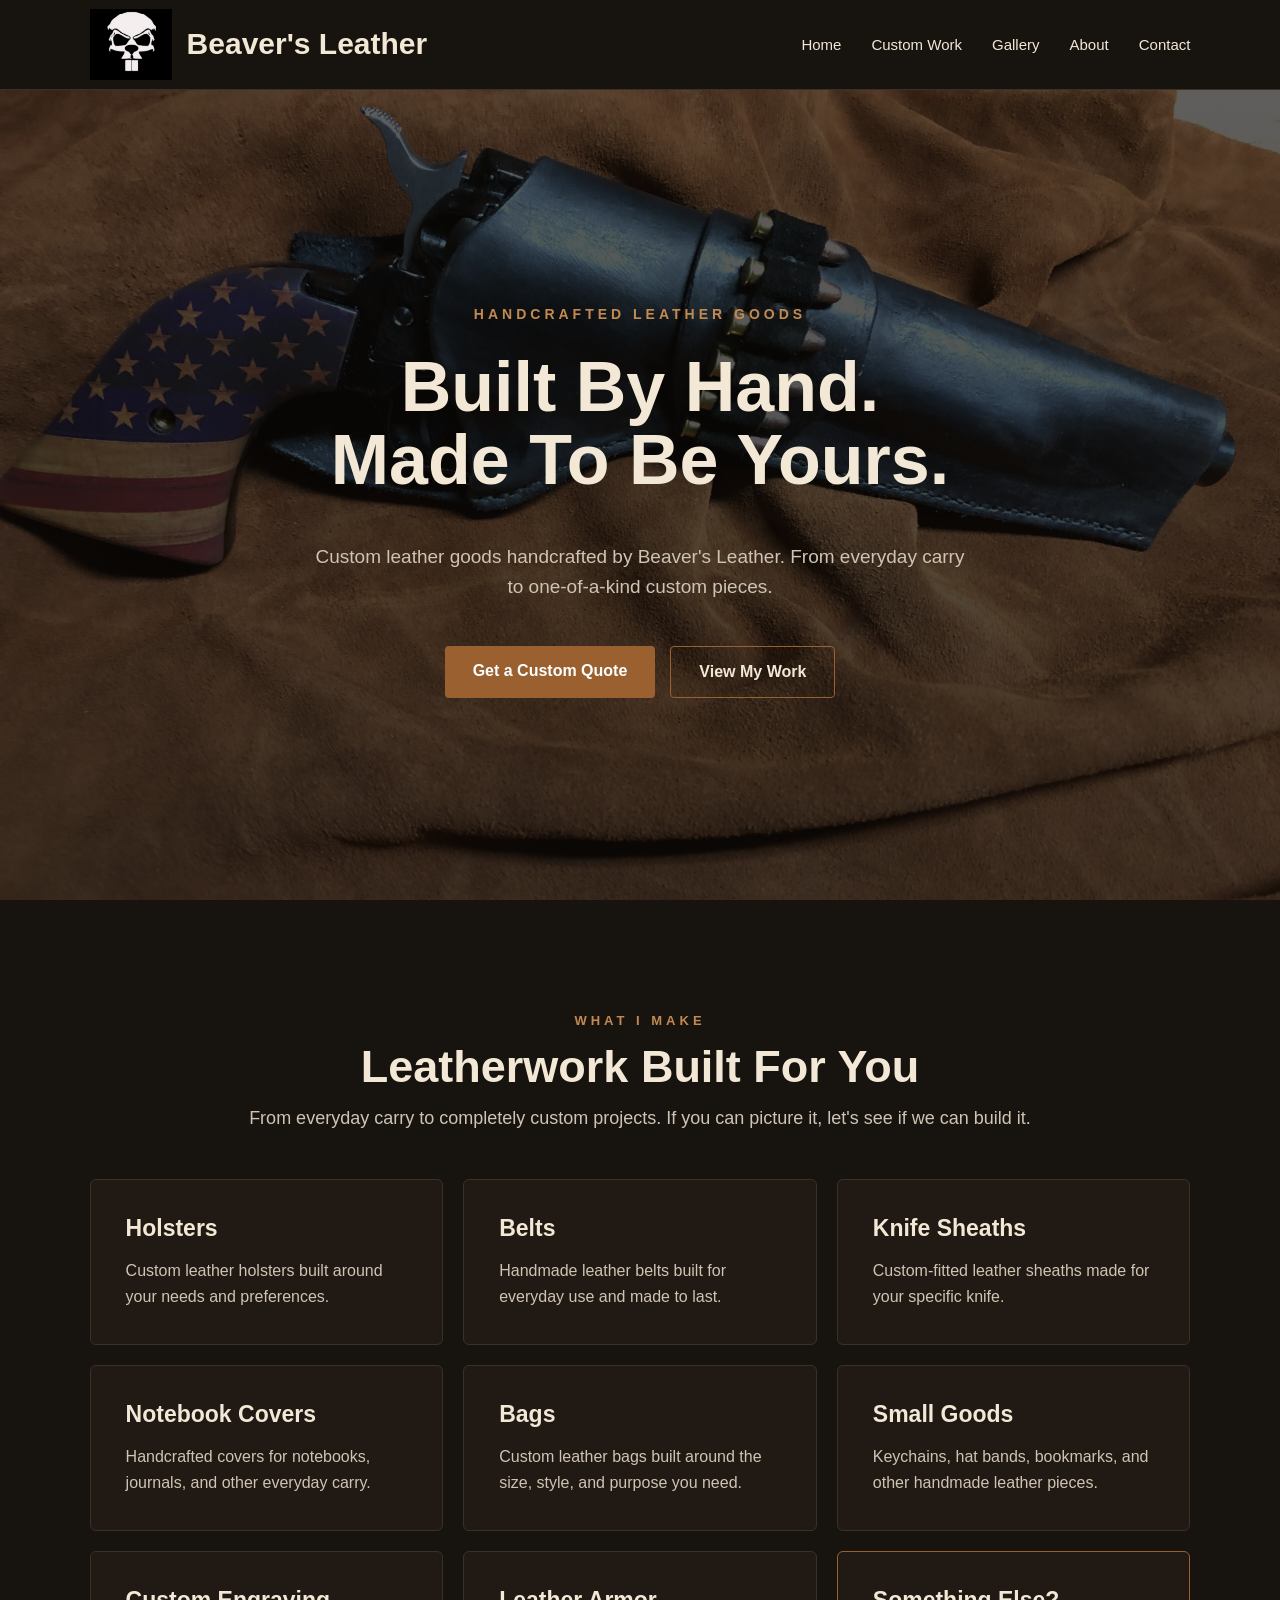
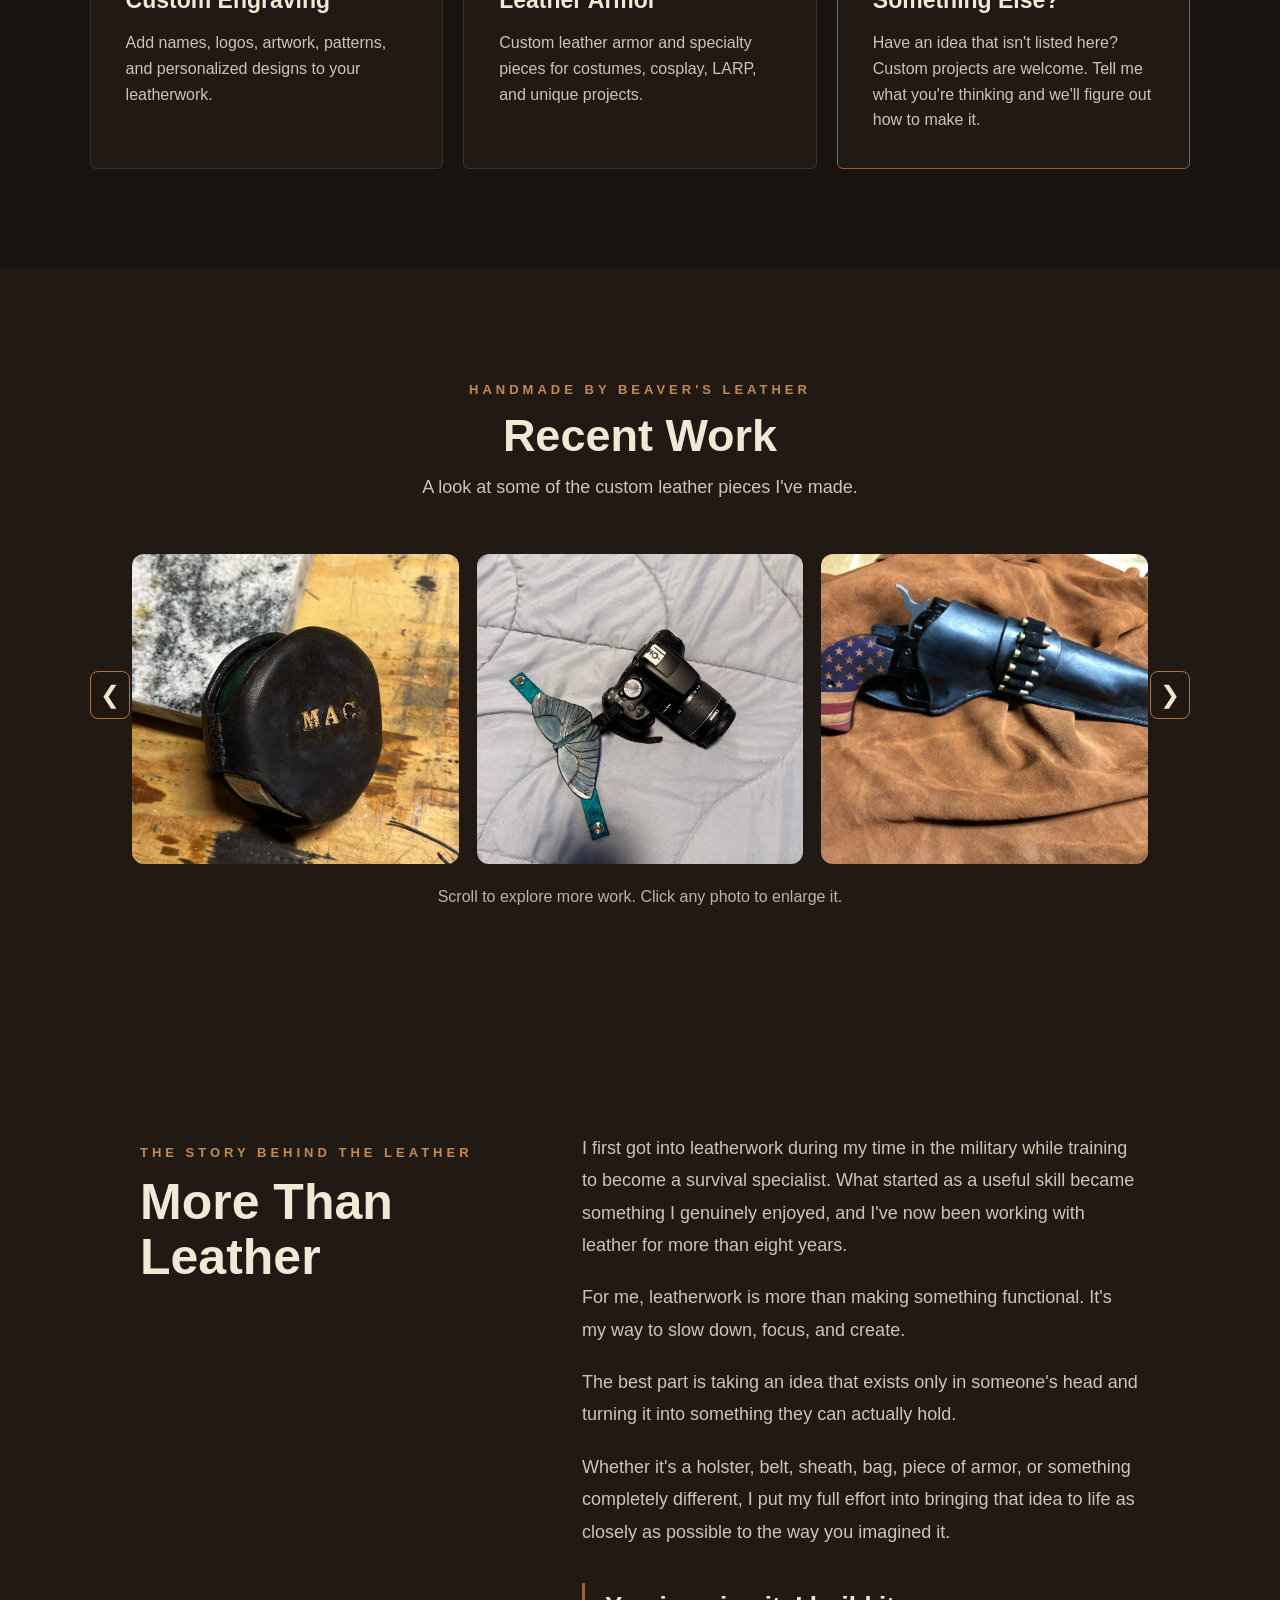
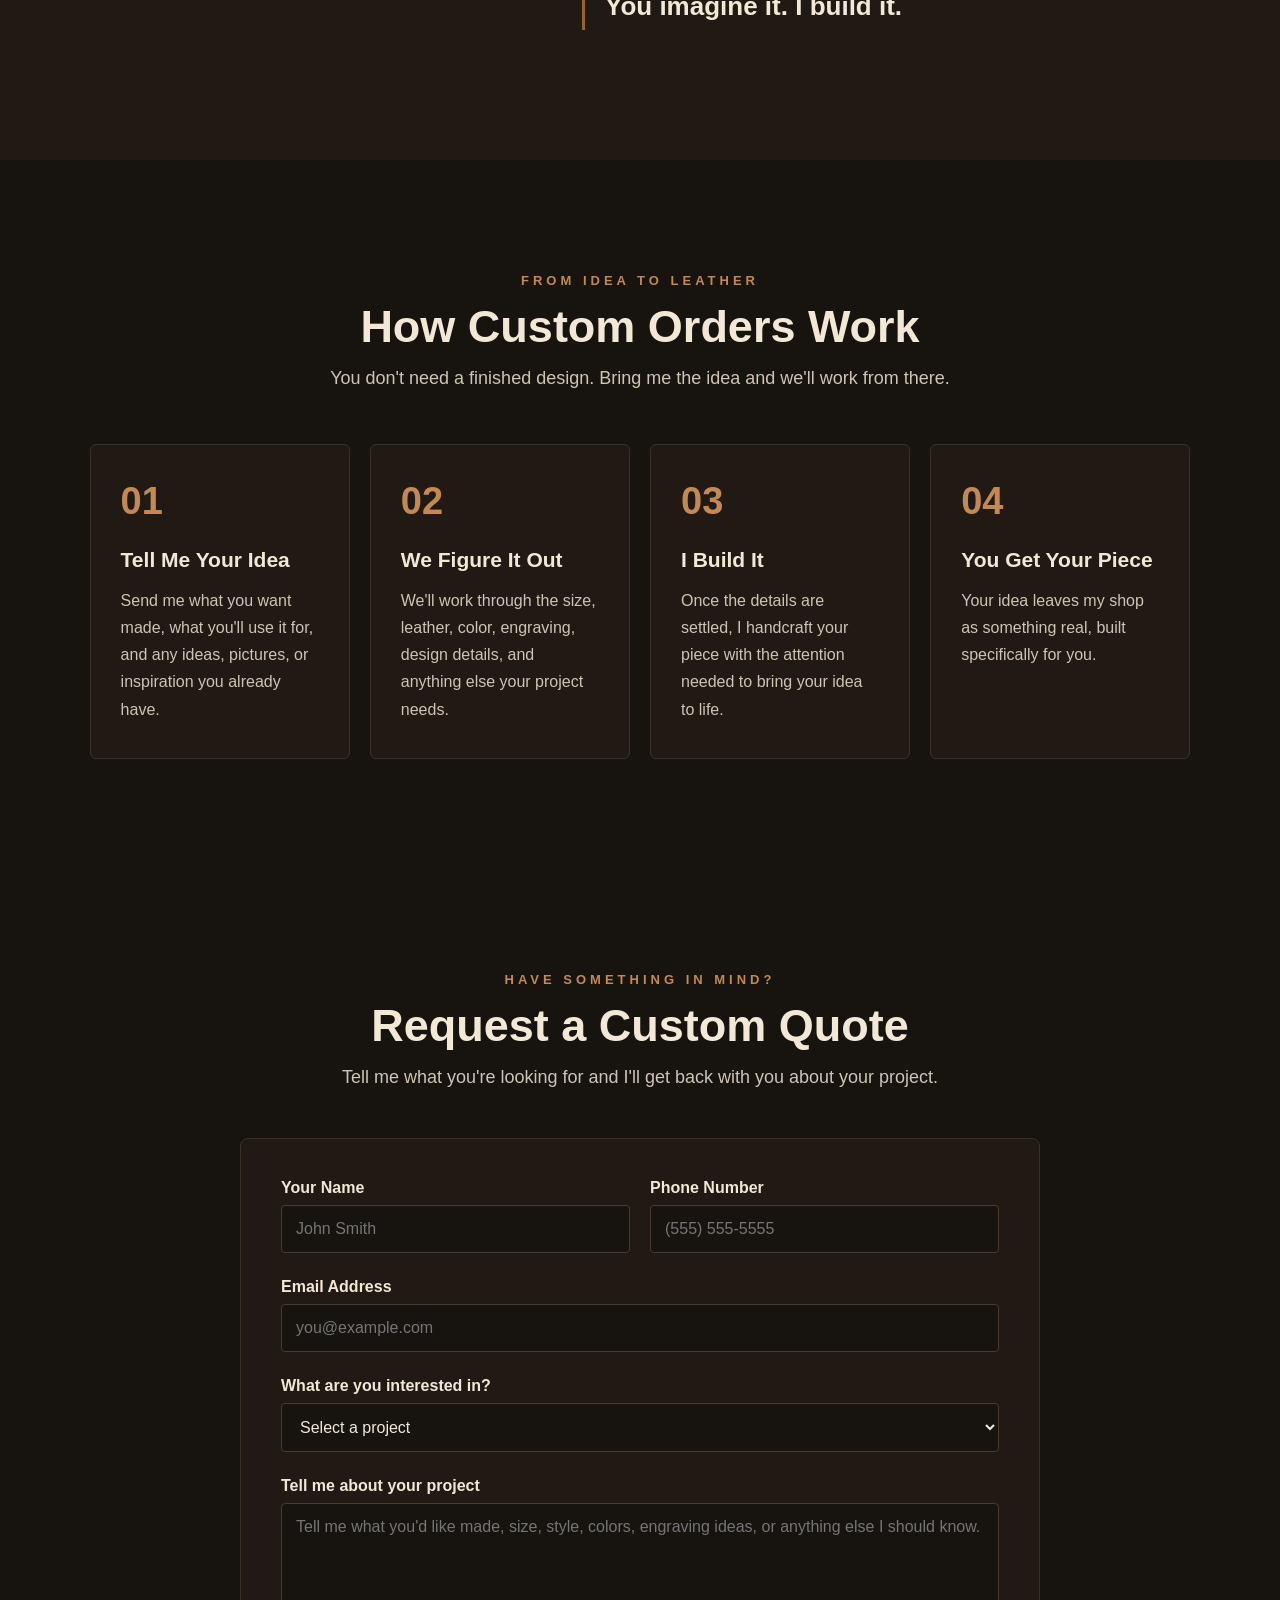
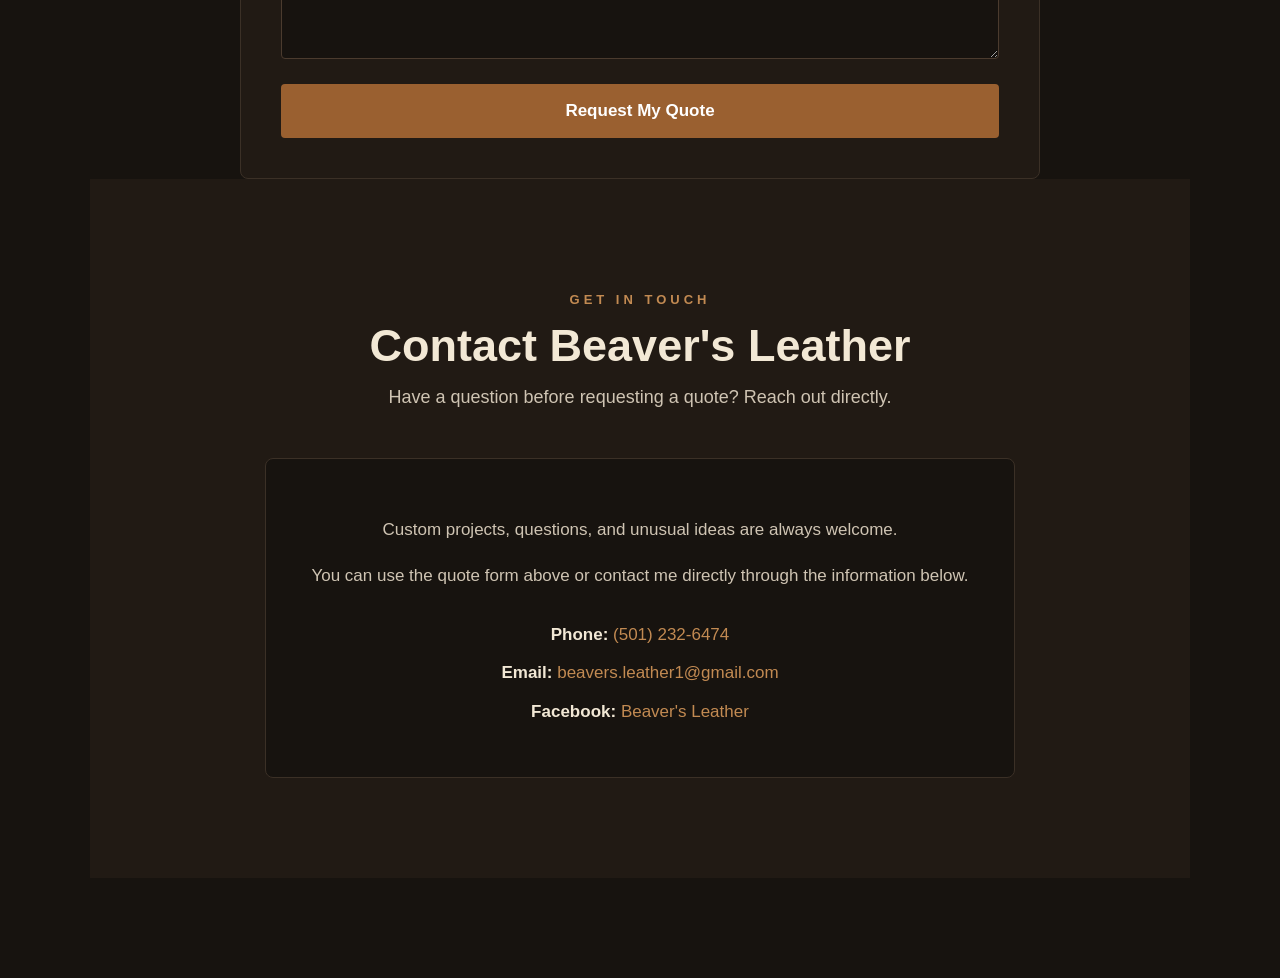
==== commit 27a03a33: "Add auto-scrolling gallery with all uploaded photos and lightbox" ====
--- a/index.html
+++ b/index.html
@@ -4,16 +4,32 @@
 <head>
     <meta charset="UTF-8">
     <meta name="viewport" content="width=device-width, initial-scale=1.0">
-    <meta name="description" content="Handcrafted custom leather goods by Beaver’s Leather. Explore holsters, belts, knife sheaths, engraving, and one-of-a-kind leather projects. Request a custom quote.">
-    <meta name="theme-color" content="#17130f">
 
     <title>Beaver's Leather | Custom Leather Goods</title>
     <link rel="stylesheet" href="style.css">
+<style>
+.gallery-carousel { position:relative; max-width:1200px; margin:32px auto 0; padding:0 42px; }
+.gallery-track { display:flex; gap:18px; overflow-x:auto; scroll-snap-type:x mandatory; scroll-behavior:smooth; scrollbar-width:none; padding:6px 0 12px; }
+.gallery-track::-webkit-scrollbar { display:none; }
+.gallery-track img { flex:0 0 calc((100% - 36px)/3); width:calc((100% - 36px)/3); height:310px; object-fit:cover; border-radius:12px; cursor:zoom-in; scroll-snap-align:start; }
+.gallery-arrow { position:absolute; top:45%; transform:translateY(-50%); z-index:2; width:40px; height:48px; border:1px solid #a97846; border-radius:8px; background:#201710; color:#f4e5cd; font-size:24px; cursor:pointer; }
+.gallery-prev { left:0; } .gallery-next { right:0; }
+.gallery-arrow:hover { background:#754b2a; }
+.gallery-hint { text-align:center; opacity:.75; margin-top:12px; }
+.gallery-lightbox[hidden] { display:none; }
+.gallery-lightbox { position:fixed; inset:0; z-index:9999; background:rgba(0,0,0,.94); display:flex; align-items:center; justify-content:center; gap:14px; padding:55px 15px; }
+.lightbox-photo { max-width:calc(100vw - 125px); max-height:calc(100vh - 110px); object-fit:contain; }
+.lightbox-close,.lightbox-prev,.lightbox-next { background:rgba(45,32,22,.9); color:white; border:1px solid #b48b62; border-radius:8px; cursor:pointer; font-size:26px; padding:10px 15px; }
+.lightbox-close { position:absolute; top:15px; right:20px; font-size:34px; }
+.lightbox-count { position:absolute; bottom:15px; color:white; font-size:14px; }
+@media(max-width:800px) { .gallery-track img { flex-basis:calc((100% - 18px)/2); width:calc((100% - 18px)/2); height:270px; } }
+@media(max-width:540px) { .gallery-carousel { padding:0 34px; } .gallery-track img { flex-basis:100%; width:100%; height:330px; } .gallery-arrow { width:30px; } .lightbox-photo { max-width:calc(100vw - 100px); } .lightbox-prev,.lightbox-next { padding:8px; } }
+@media(prefers-reduced-motion:reduce) { .gallery-track { scroll-behavior:auto; } }
+</style>
 </head>
 
 <body>
 
-    <a class="skip-link" href="#main-content">Skip to content</a>
     <header>
         <div class="logo">
 
@@ -27,8 +43,8 @@
 
 </div>
 
-        <nav aria-label="Main navigation">
-    <a href="#main-content">Home</a>
+        <nav>
+    <a href="#">Home</a>
     <a href="#products">Custom Work</a>
     <a href="#gallery">Gallery</a>
     <a href="#about">About</a>
@@ -36,7 +52,7 @@
 </nav>
     </header>
 
-    <main id="main-content">
+    <main>
 
         <section class="hero">
 
@@ -129,20 +145,25 @@
         </span>
     </div>
 
-    <div class="gallery-grid">
-
-        <img src="images/leather1.jpg" alt="Custom leather work by Beaver's Leather" loading="lazy" decoding="async">
-
-        <img src="images/leather2.jpeg" alt="Custom leather work by Beaver's Leather" loading="lazy" decoding="async">
-
-        <img src="images/leather3.jpeg" alt="Custom leather work by Beaver's Leather" loading="lazy" decoding="async">
-
-        <img src="images/leather4.JPG" alt="Custom leather work by Beaver's Leather" loading="lazy" decoding="async">
-
-        <img src="images/leather5.jpeg" alt="Custom leather work by Beaver's Leather" loading="lazy" decoding="async">
-
-        <img src="images/leather6.jpeg" alt="Custom leather work by Beaver's Leather" loading="lazy" decoding="async">
-
+    <div class="gallery-carousel" aria-label="Leatherwork photo gallery">
+        <button class="gallery-arrow gallery-prev" type="button" aria-label="Previous photos">&#10094;</button>
+        <div class="gallery-track" id="gallery-track" tabindex="0" aria-label="Swipe or scroll through photos">
+            <img src="images/leather1.jpg" alt="Handcrafted leatherwork" loading="lazy">
+            <img src="images/leather2.jpeg" alt="Handcrafted leatherwork" loading="lazy">
+            <img src="images/leather3.jpeg" alt="Handcrafted leatherwork" loading="lazy">
+            <img src="images/leather4.JPG" alt="Handcrafted leatherwork" loading="lazy">
+            <img src="images/leather5.jpeg" alt="Handcrafted leatherwork" loading="lazy">
+            <img src="images/leather6.jpeg" alt="Handcrafted leatherwork" loading="lazy">
+        </div>
+        <button class="gallery-arrow gallery-next" type="button" aria-label="Next photos">&#10095;</button>
+    </div>
+    <p class="gallery-hint">Scroll to explore more work. Click any photo to enlarge it.</p>
+    <div class="gallery-lightbox" id="gallery-lightbox" role="dialog" aria-modal="true" aria-label="Photo viewer" hidden>
+        <button type="button" class="lightbox-close" aria-label="Close photo viewer">&times;</button>
+        <button type="button" class="lightbox-prev" aria-label="Previous photo">&#10094;</button>
+        <img class="lightbox-photo" alt="Enlarged handmade leatherwork">
+        <button type="button" class="lightbox-next" aria-label="Next photo">&#10095;</button>
+        <span class="lightbox-count" aria-live="polite"></span>
     </div>
 
 </section>
@@ -258,9 +279,11 @@
     enctype="multipart/form-data"
 >
 
-    <input type="hidden" name="_subject" value="New Beaver's Leather Quote Request!">
-    <input type="hidden" name="_captcha" value="true">
-    <input type="text" name="_honey" class="honeypot" tabindex="-1" autocomplete="off" aria-hidden="true">
+    <input
+        type="hidden"
+        name="_subject"
+        value="New Beaver's Leather Quote Request!"
+    >
 
         <div class="form-row">
 
@@ -312,20 +335,11 @@
             ></textarea>
         </div>
 
-        <div class="form-group">
-            <label for="reference-photo">Reference Photo (Optional)</label>
-            <p class="form-help" id="photo-help">Have a sketch, logo, or example? Attach one image (up to 5 MB).</p>
-            <input type="file" id="reference-photo" name="attachment" accept="image/jpeg,image/png,image/webp,image/gif" aria-describedby="photo-help">
-            <p id="photo-error" class="form-error" role="alert" hidden></p>
-        </div>
-
         <button type="submit" class="submit-button">
             Request My Quote
         </button>
 
     </form>
-</section>
-
     <section class="contact" id="contact">
 
     <div class="section-heading">
@@ -376,10 +390,63 @@
 
 </section>
 
+</section>
+
     </main>
 
-    <footer class="site-footer"><p>© <span id="copyright-year">2026</span> Beaver's Leather. Handcrafted with purpose.</p><a href="#main-content">Back to top ↑</a></footer>
-    <script src="script.js" defer></script>
+<script>
+(() => {
+ const track=document.getElementById('gallery-track');
+ const viewer=document.getElementById('gallery-lightbox');
+ const photo=viewer.querySelector('.lightbox-photo');
+ const counter=viewer.querySelector('.lightbox-count');
+ const fallback=Array.from(track.querySelectorAll('img')).map(img=>({src:img.getAttribute('src'),name:img.getAttribute('src').split('/').pop()}));
+ let images=fallback, current=0, timer;
+ const reduceMotion=window.matchMedia('(prefers-reduced-motion: reduce)').matches;
+ function render(items) {
+   images=items;
+   track.replaceChildren(...items.map(item=>{
+     const img=document.createElement('img');
+     img.src=item.src; img.alt='Beaver\'s Leather custom work: '+item.name.replace(/\.[^.]+$/,'').replace(/[-_]/g,' ');
+     img.loading='lazy'; img.addEventListener('click',()=>openPhoto(items.indexOf(item)));
+     return img;
+   }));
+ }
+ function step(direction) {
+   const first=track.querySelector('img'); if(!first)return;
+   const distance=first.getBoundingClientRect().width+18;
+   const max=track.scrollWidth-track.clientWidth;
+   if(direction>0 && track.scrollLeft>=max-5)track.scrollTo({left:0,behavior:reduceMotion?'instant':'smooth'});
+   else if(direction<0 && track.scrollLeft<=5)track.scrollTo({left:max,behavior:reduceMotion?'instant':'smooth'});
+   else track.scrollBy({left:direction*distance,behavior:reduceMotion?'instant':'smooth'});
+ }
+ function showPhoto() { photo.src=images[current].src; photo.alt='Beaver\'s Leather custom work'; counter.textContent=(current+1)+' / '+images.length; }
+ function openPhoto(i) { current=i;showPhoto();viewer.hidden=false;document.body.style.overflow='hidden';stop();viewer.querySelector('.lightbox-close').focus(); }
+ function closePhoto() { viewer.hidden=true;document.body.style.overflow='';start(); }
+ function movePhoto(d) { current=(current+d+images.length)%images.length;showPhoto(); }
+ function stop(){clearInterval(timer);}
+ function start(){stop();if(!reduceMotion)timer=setInterval(()=>{if(!document.hidden && viewer.hidden)step(1)},4000);}
+ document.querySelector('.gallery-prev').addEventListener('click',()=>{step(-1);start();});
+ document.querySelector('.gallery-next').addEventListener('click',()=>{step(1);start();});
+ viewer.querySelector('.lightbox-close').addEventListener('click',closePhoto);
+ viewer.querySelector('.lightbox-prev').addEventListener('click',()=>movePhoto(-1));
+ viewer.querySelector('.lightbox-next').addEventListener('click',()=>movePhoto(1));
+ viewer.addEventListener('click',e=>{if(e.target===viewer)closePhoto();});
+ document.addEventListener('keydown',e=>{if(viewer.hidden)return;if(e.key==='Escape')closePhoto();if(e.key==='ArrowLeft')movePhoto(-1);if(e.key==='ArrowRight')movePhoto(1);});
+ track.addEventListener('mouseenter',stop);track.addEventListener('mouseleave',start);
+ track.addEventListener('focusin',stop);track.addEventListener('focusout',start);
+ track.addEventListener('touchstart',stop,{passive:true});track.addEventListener('touchend',start,{passive:true});
+ render(fallback);start();
+ // The GitHub repository is public; discover newly uploaded photos automatically.
+ fetch('https://api.github.com/repos/zacbeavers7-source/beavers-leather/contents/images?ref=main',{headers:{Accept:'application/vnd.github+json'}})
+ .then(r=>{if(!r.ok)throw Error('Photo listing unavailable');return r.json();})
+ .then(files=>{
+   const photos=files.filter(f=>f.type==='file' && /\.(jpe?g|png|webp|gif)$/i.test(f.name) && !/^logo\./i.test(f.name))
+     .map(f=>({src:'images/'+encodeURIComponent(f.name),name:f.name}));
+   if(photos.length)render(photos);
+ }).catch(()=>{ /* Keep original photos when the listing service is unavailable. */ });
+})();
+</script>
 </body>
 
 </html>
--- a/style.css
+++ b/style.css
@@ -561,3 +561,20 @@
         padding: 25px;
     }
 }
+
+/* Finishing touches */
+:root { color-scheme: dark; }
+.skip-link { position: absolute; left: 1rem; top: -5rem; z-index: 100; padding: .75rem 1rem; background: #f2e8d5; color: #17130f; }
+.skip-link:focus { top: 1rem; }
+a:focus-visible, button:focus-visible, input:focus-visible, select:focus-visible, textarea:focus-visible { outline: 3px solid #e5ad74; outline-offset: 3px; }
+header { min-height: 90px; height: auto; gap: 20px; }
+.logo-img { max-height: 82px; height: auto; width: auto; max-width: 82px; object-fit: contain; }
+.hero { min-height: calc(100vh - 90px); }
+.form-help { color: #cfc4b3; font-size: 14px; line-height: 1.5; margin: 0 0 10px; }
+.form-error { color: #ffb4a8; font-size: 14px; }
+.honeypot { position: absolute !important; left: -9999px !important; width: 1px !important; height: 1px !important; opacity: 0 !important; }
+.site-footer { padding: 26px 7%; border-top: 1px solid #3b3026; display: flex; align-items: center; justify-content: space-between; gap: 20px; color: #cfc4b3; font-size: 14px; }
+.site-footer a { color: #e5ad74; }
+@media (max-width: 900px) { header { flex-direction: column; padding: 14px 20px; } nav { flex-wrap: wrap; justify-content: center; } .logo-text { font-size: clamp(20px, 5vw, 30px); } .logo-img { max-height: 70px; max-width: 70px; } }
+@media (max-width: 480px) { .hero h1 { font-size: clamp(34px, 9vw, 45px); } .gallery-grid img { height: 300px; } .site-footer { flex-direction: column; text-align: center; } }
+@media (prefers-reduced-motion: reduce) { html { scroll-behavior: auto; } *, *::before, *::after { transition-duration: .01ms !important; animation-duration: .01ms !important; } }
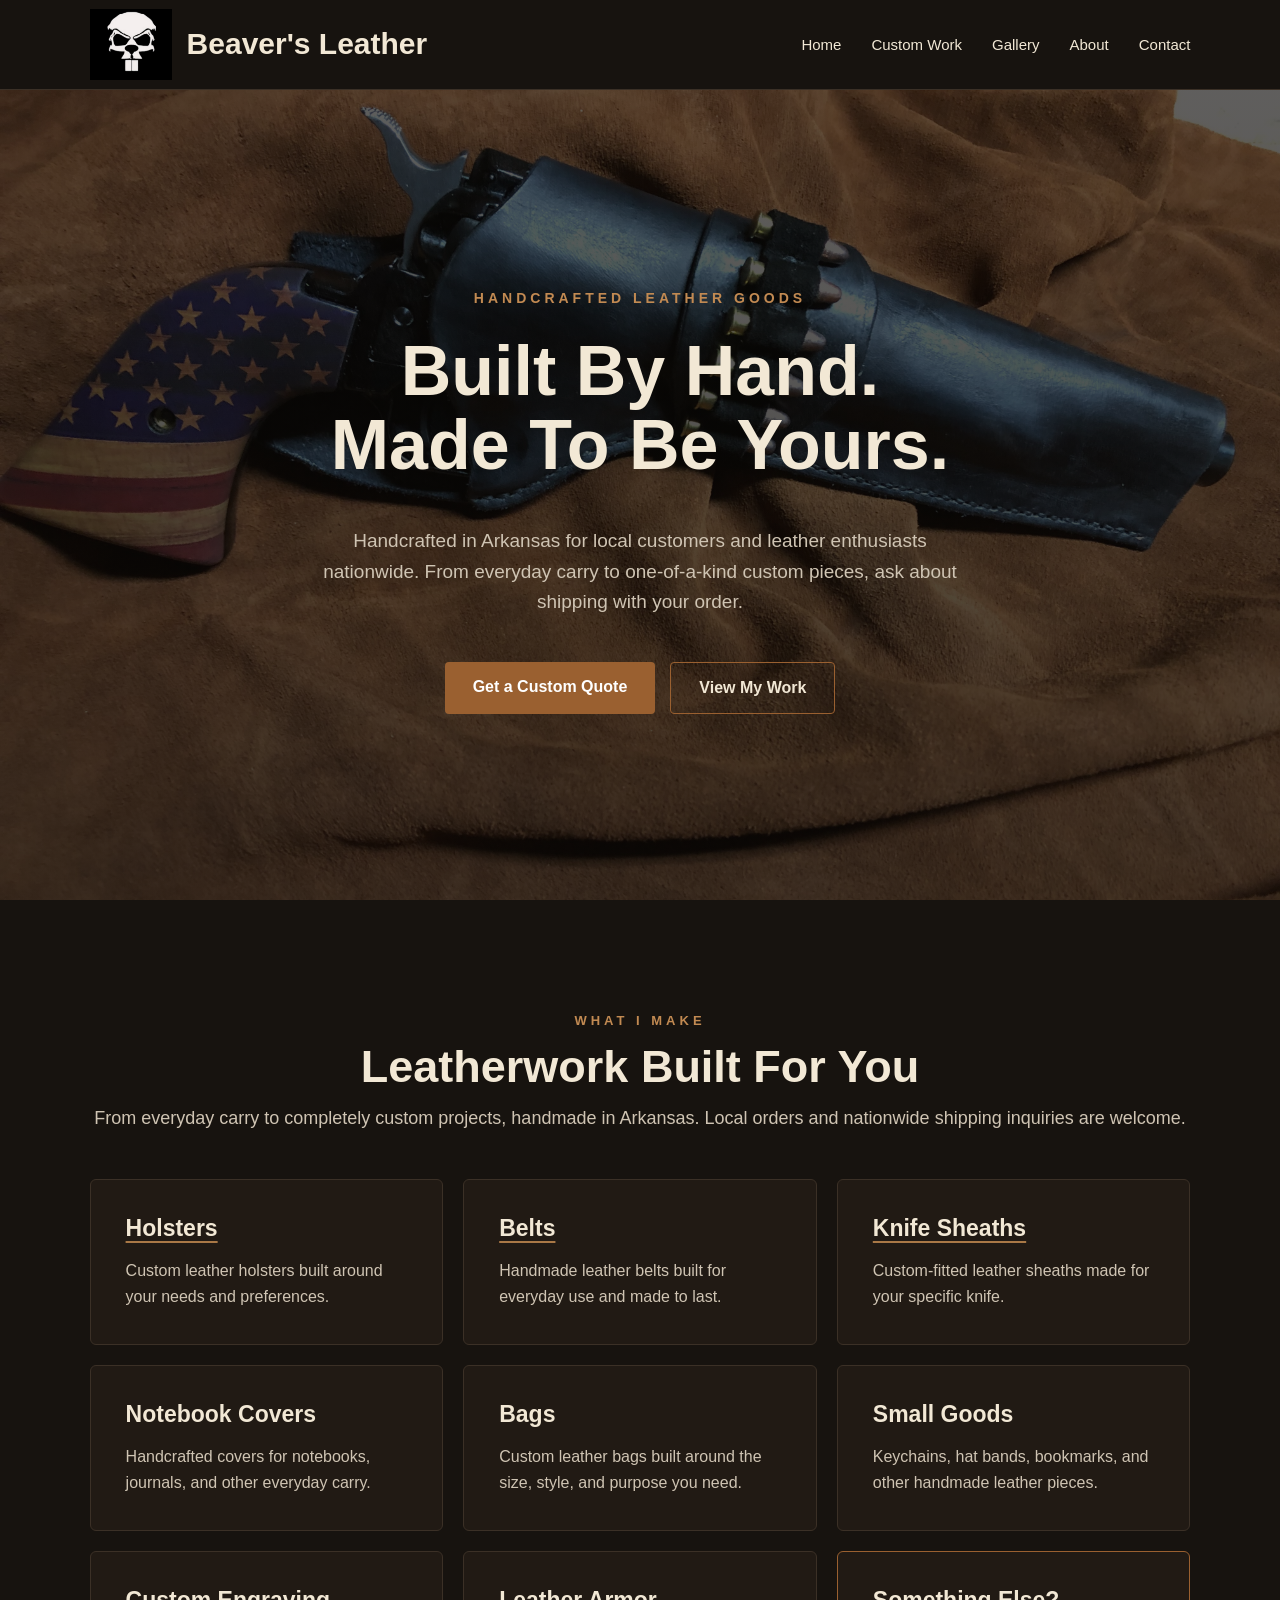
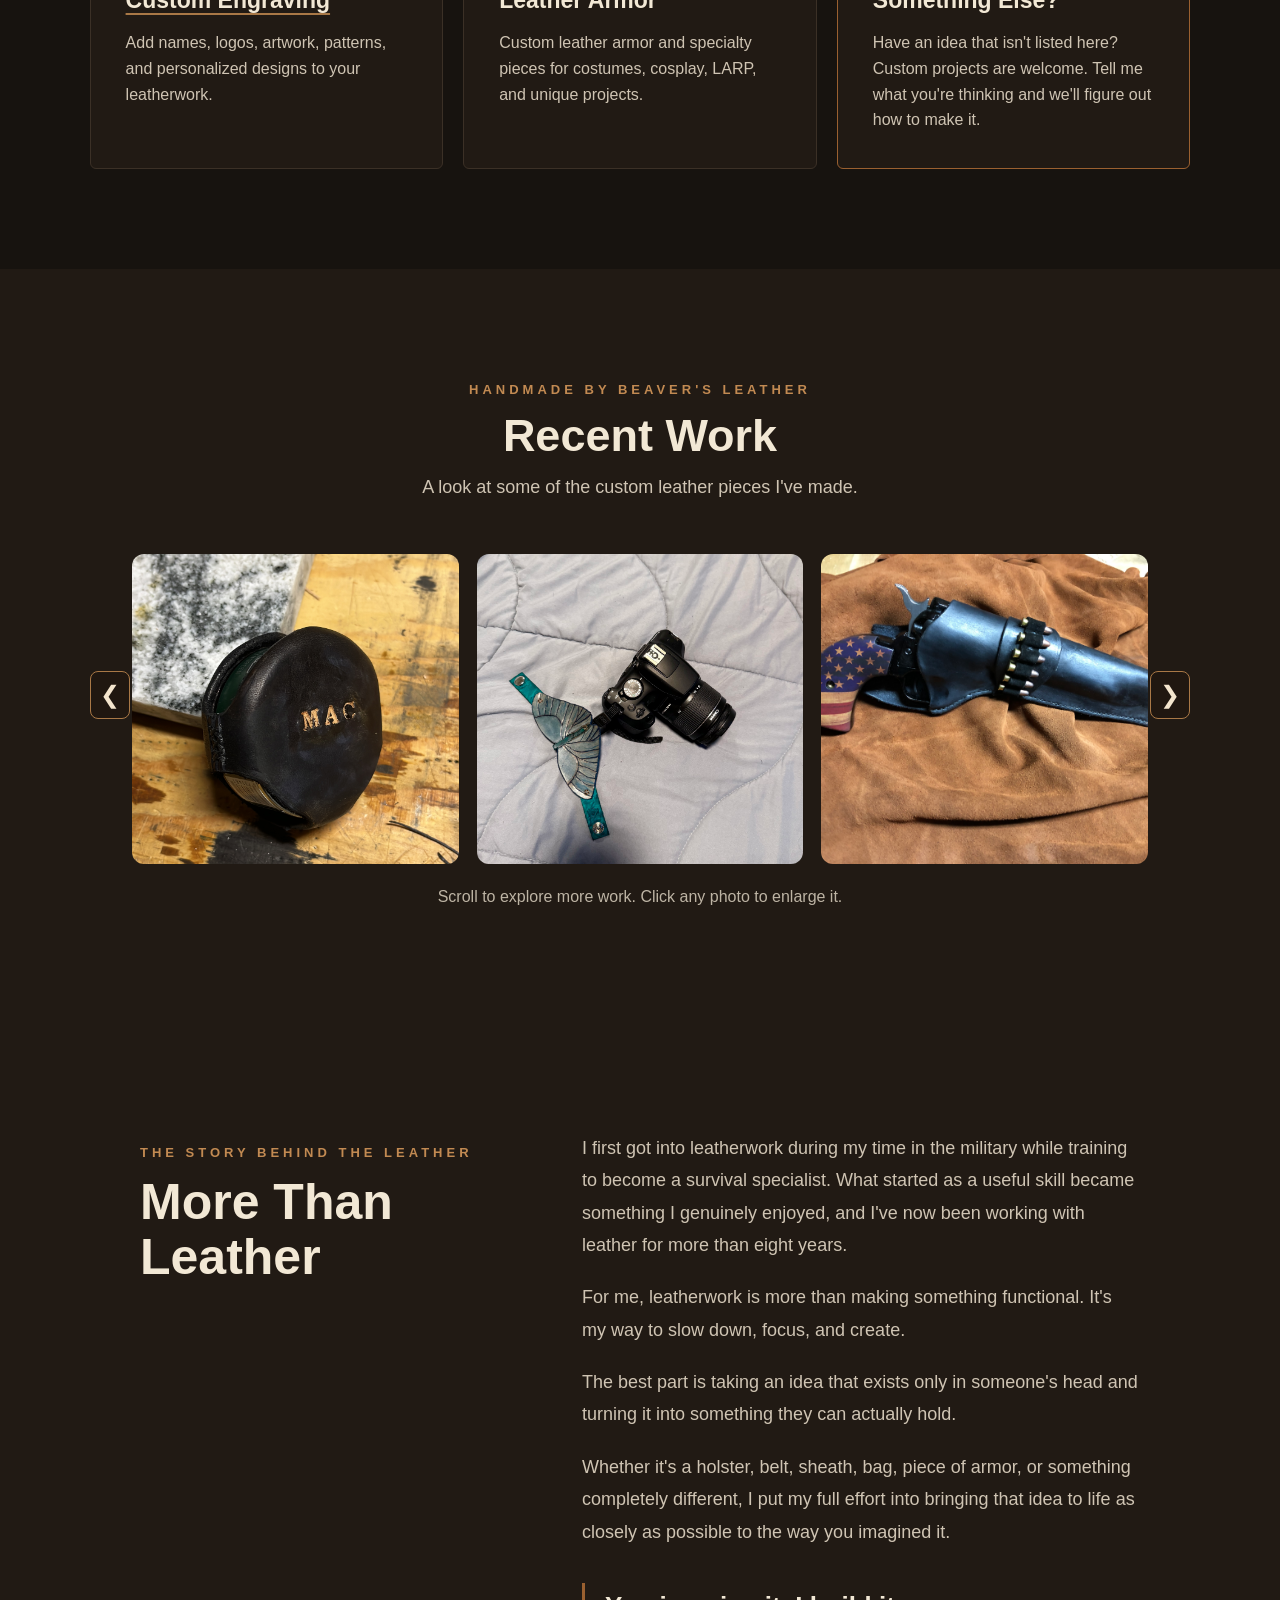
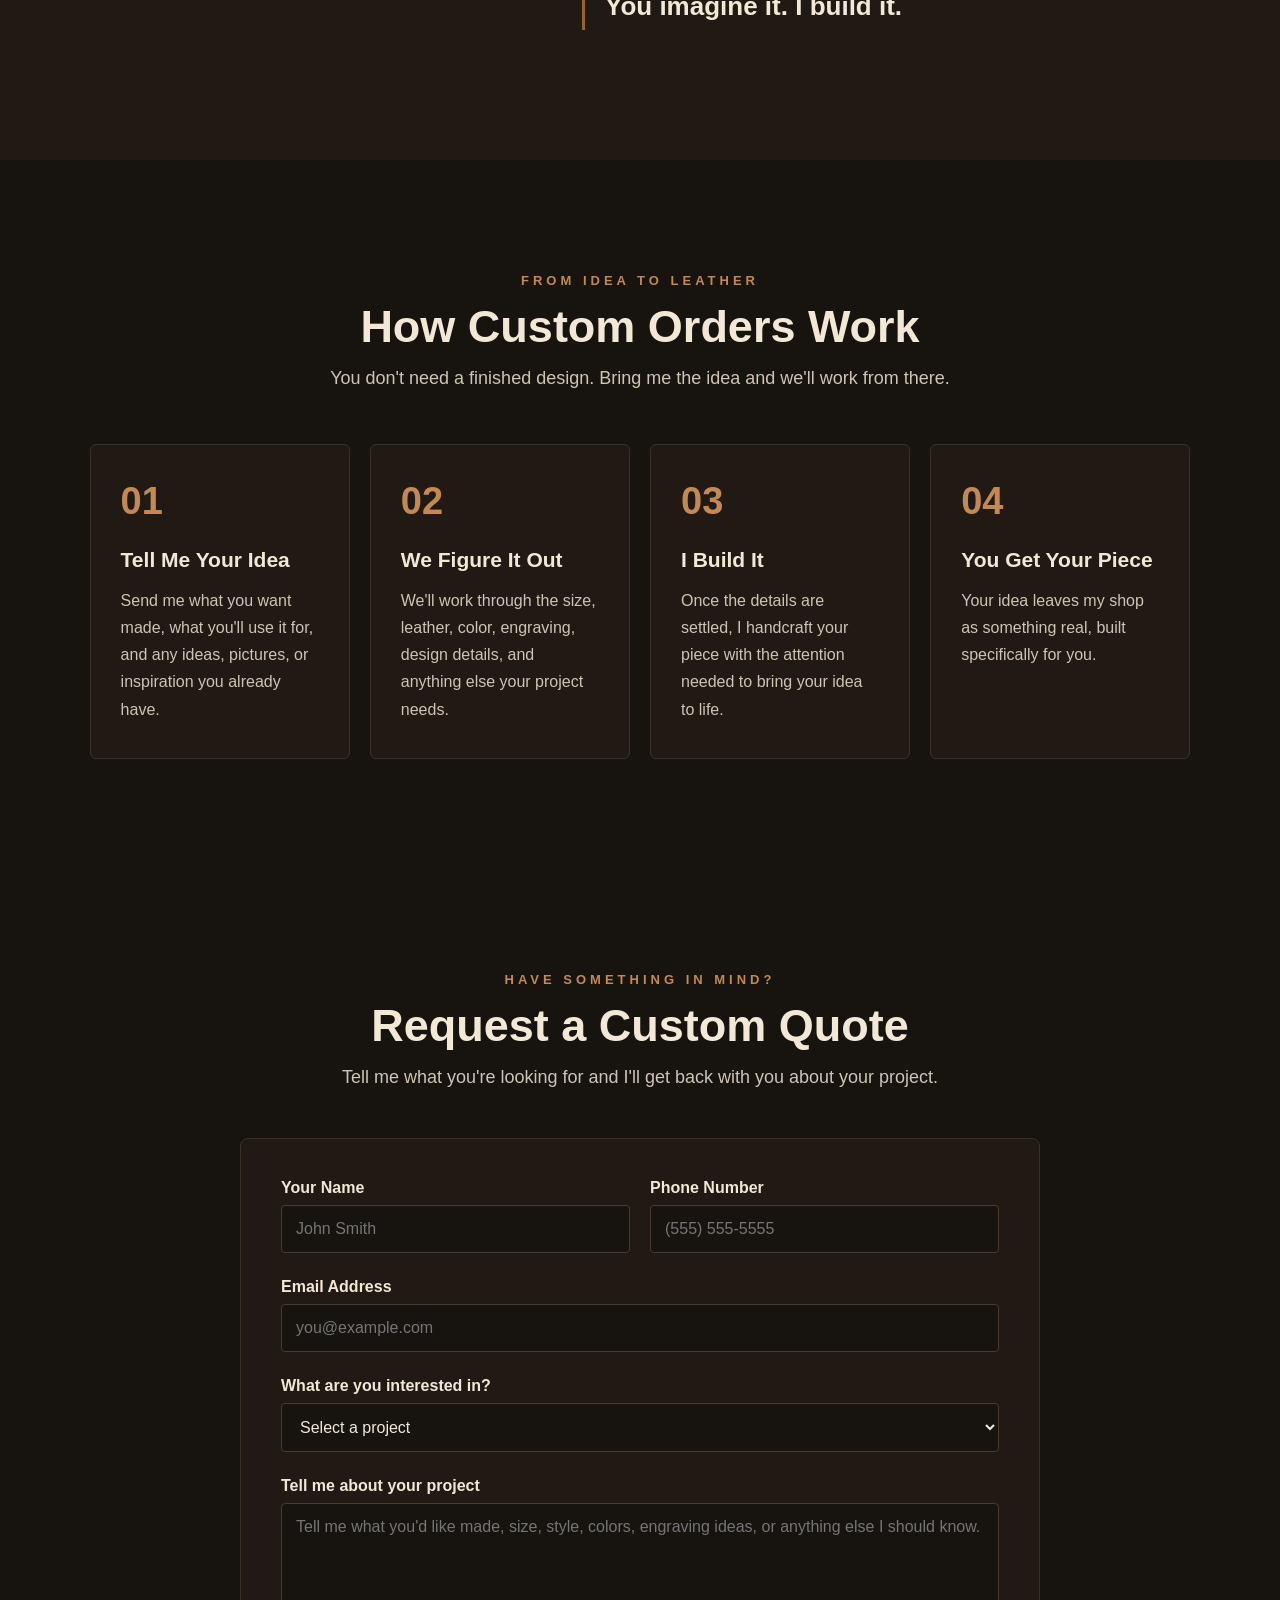
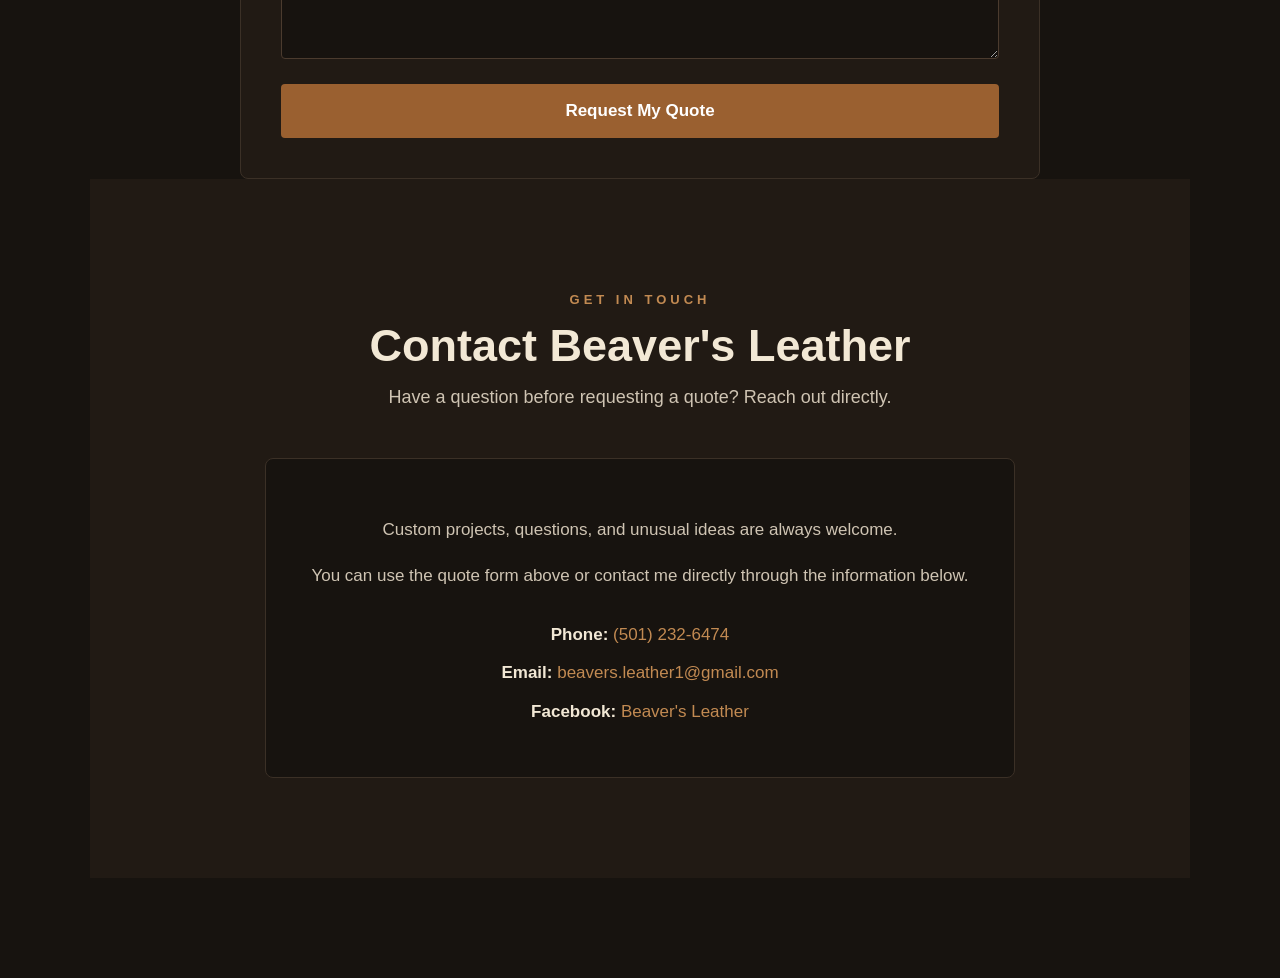
==== commit ec924fcc: "Target Arkansas and nationwide leathercraft searches and link product pages" ====
--- a/index.html
+++ b/index.html
@@ -4,8 +4,34 @@
 <head>
     <meta charset="UTF-8">
     <meta name="viewport" content="width=device-width, initial-scale=1.0">
-
-    <title>Beaver's Leather | Custom Leather Goods</title>
+    <meta name="google-site-verification" content="rkYF938mYYrLlUx3frRd5JpRMcJmNcJFyd7w3SIu_lg" />
+
+    <title>Custom Leather Goods in Arkansas & Nationwide | Beaver's Leather</title>
+    <meta name="description" content="Arkansas-based custom leathercraft serving local and nationwide customers. Explore handmade holsters, belts, knife sheaths and engraved gifts. Request a quote.">
+    <meta name="robots" content="index, follow, max-image-preview:large">
+    <link rel="canonical" href="https://zacbeavers7-source.github.io/beavers-leather/">
+    <meta property="og:type" content="website">
+    <meta property="og:site_name" content="Beaver's Leather">
+    <meta property="og:title" content="Custom Leather Goods & Engraving | Beaver's Leather">
+    <meta property="og:description" content="Handcrafted leather holsters, belts, knife sheaths, engraved notebooks and one-of-a-kind custom leatherwork. You imagine it. I build it.">
+    <meta property="og:url" content="https://zacbeavers7-source.github.io/beavers-leather/">
+    <meta property="og:image" content="https://zacbeavers7-source.github.io/beavers-leather/images/leather3.jpeg">
+    <meta property="og:image:alt" content="Handcrafted leatherwork by Beaver's Leather">
+    <meta name="twitter:card" content="summary_large_image">
+    <meta name="theme-color" content="#201710">
+    <script type="application/ld+json">
+    {
+      "@context": "https://schema.org",
+      "@type": "Organization",
+      "name": "Beaver's Leather",
+      "url": "https://zacbeavers7-source.github.io/beavers-leather/",
+      "description": "Custom handcrafted leather goods including holsters, belts, knife sheaths, notebooks and personalized leather gifts.",
+      "email": "beavers.leather1@gmail.com",
+      "telephone": "+1-501-232-6474",
+      "sameAs": ["https://www.facebook.com/BeaverhideLeather"],
+      "logo": "https://zacbeavers7-source.github.io/beavers-leather/images/logo.JPG"
+    }
+    </script>
     <link rel="stylesheet" href="style.css">
 <style>
 .gallery-carousel { position:relative; max-width:1200px; margin:32px auto 0; padding:0 42px; }
@@ -25,6 +51,8 @@
 @media(max-width:800px) { .gallery-track img { flex-basis:calc((100% - 18px)/2); width:calc((100% - 18px)/2); height:270px; } }
 @media(max-width:540px) { .gallery-carousel { padding:0 34px; } .gallery-track img { flex-basis:100%; width:100%; height:330px; } .gallery-arrow { width:30px; } .lightbox-photo { max-width:calc(100vw - 100px); } .lightbox-prev,.lightbox-next { padding:8px; } }
 @media(prefers-reduced-motion:reduce) { .gallery-track { scroll-behavior:auto; } }
+
+.product-card h3 a { color:inherit; text-decoration:underline; text-decoration-color:#a97846; text-underline-offset:5px; }
 </style>
 </head>
 
@@ -61,8 +89,8 @@
             <h1>Built By Hand.<br>Made To Be Yours.</h1>
 
             <p class="hero-description">
-                Custom leather goods handcrafted by Beaver's Leather.
-                From everyday carry to one-of-a-kind custom pieces.
+                Handcrafted in Arkansas for local customers and leather enthusiasts nationwide.
+                From everyday carry to one-of-a-kind custom pieces, ask about shipping with your order.
             </p>
 
             <div class="hero-buttons">
@@ -77,25 +105,25 @@
         <p>WHAT I MAKE</p>
         <h2>Leatherwork Built For You</h2>
         <span>
-            From everyday carry to completely custom projects.
-            If you can picture it, let's see if we can build it.
+            From everyday carry to completely custom projects, handmade in Arkansas.
+            Local orders and nationwide shipping inquiries are welcome.
         </span>
     </div>
 
     <div class="product-grid">
 
         <div class="product-card">
-            <h3>Holsters</h3>
+            <h3><a href="custom-leather-holsters.html">Holsters</a></h3>
             <p>Custom leather holsters built around your needs and preferences.</p>
         </div>
 
         <div class="product-card">
-            <h3>Belts</h3>
+            <h3><a href="custom-leather-belts.html">Belts</a></h3>
             <p>Handmade leather belts built for everyday use and made to last.</p>
         </div>
 
         <div class="product-card">
-            <h3>Knife Sheaths</h3>
+            <h3><a href="custom-knife-sheaths.html">Knife Sheaths</a></h3>
             <p>Custom-fitted leather sheaths made for your specific knife.</p>
         </div>
 
@@ -115,7 +143,7 @@
         </div>
 
         <div class="product-card">
-            <h3>Custom Engraving</h3>
+            <h3><a href="personalized-leather-gifts.html">Custom Engraving</a></h3>
             <p>Add names, logos, artwork, patterns, and personalized designs to your leatherwork.</p>
         </div>
 
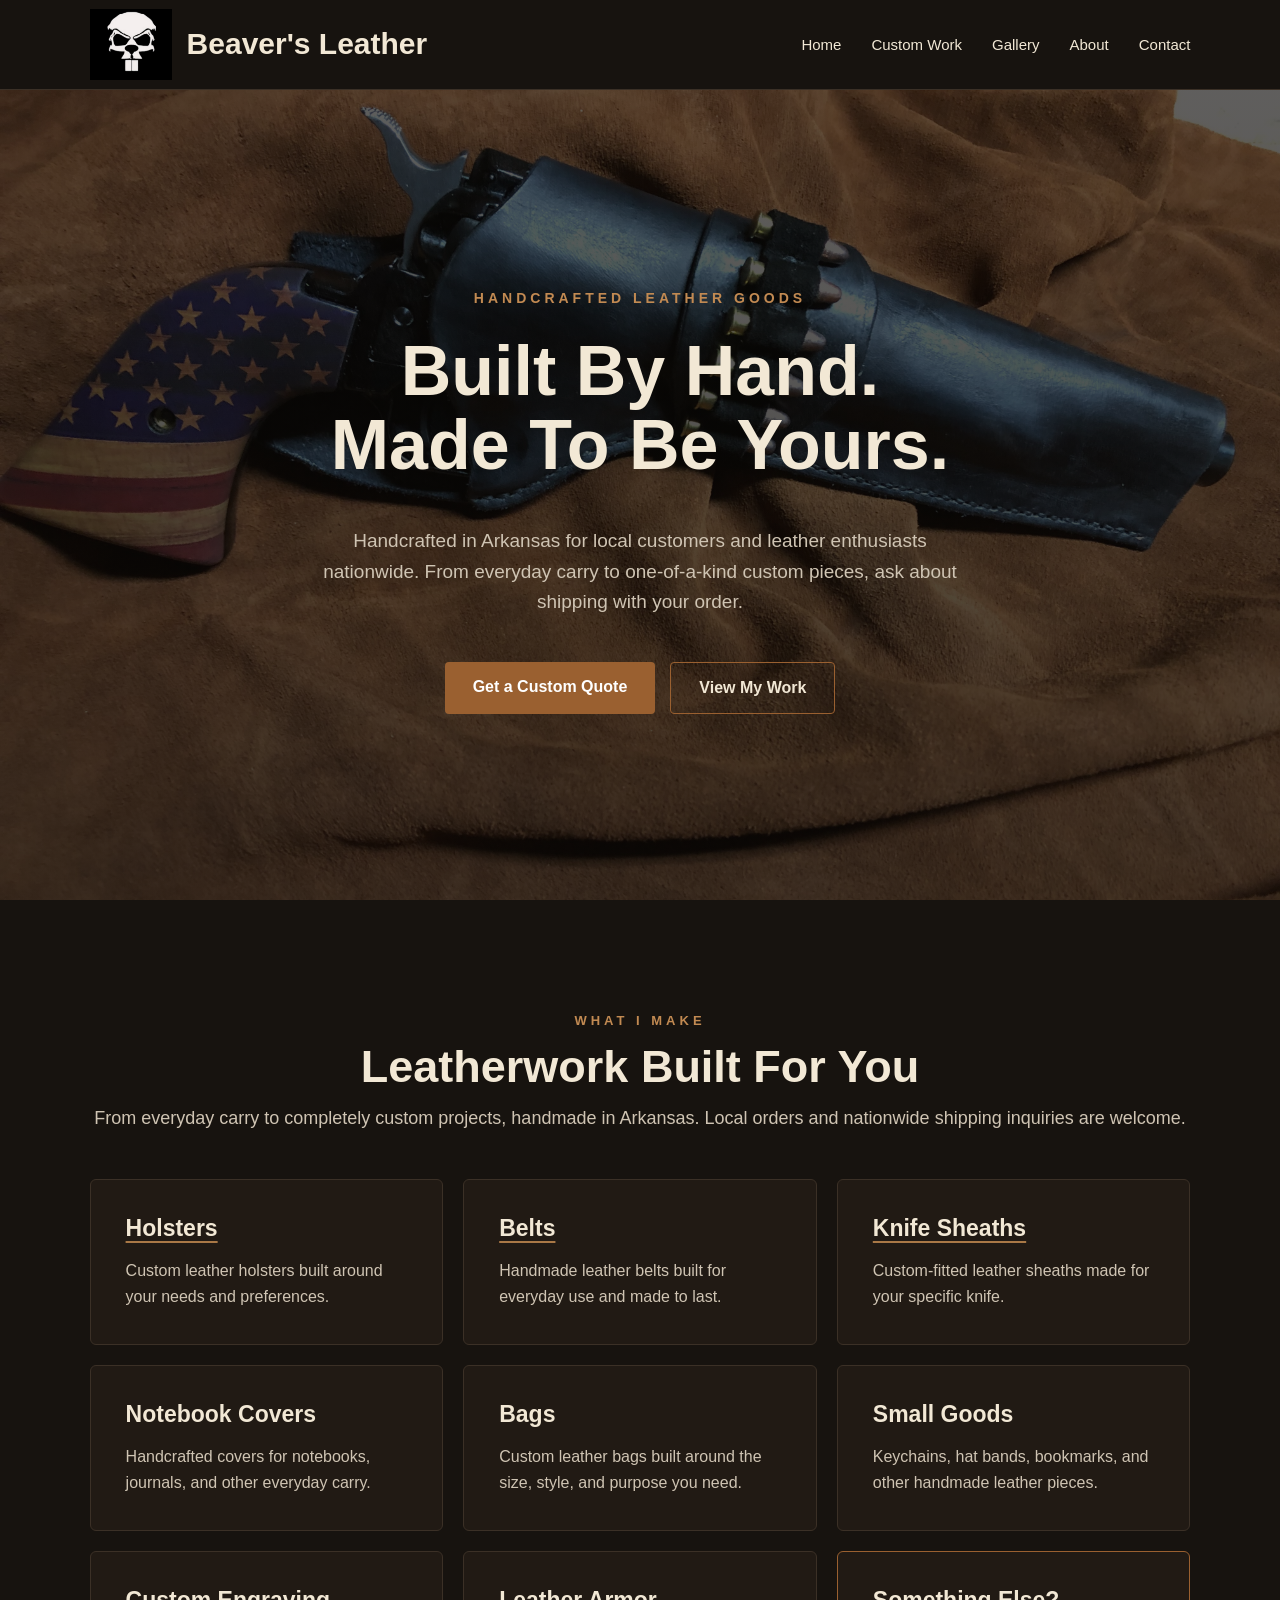
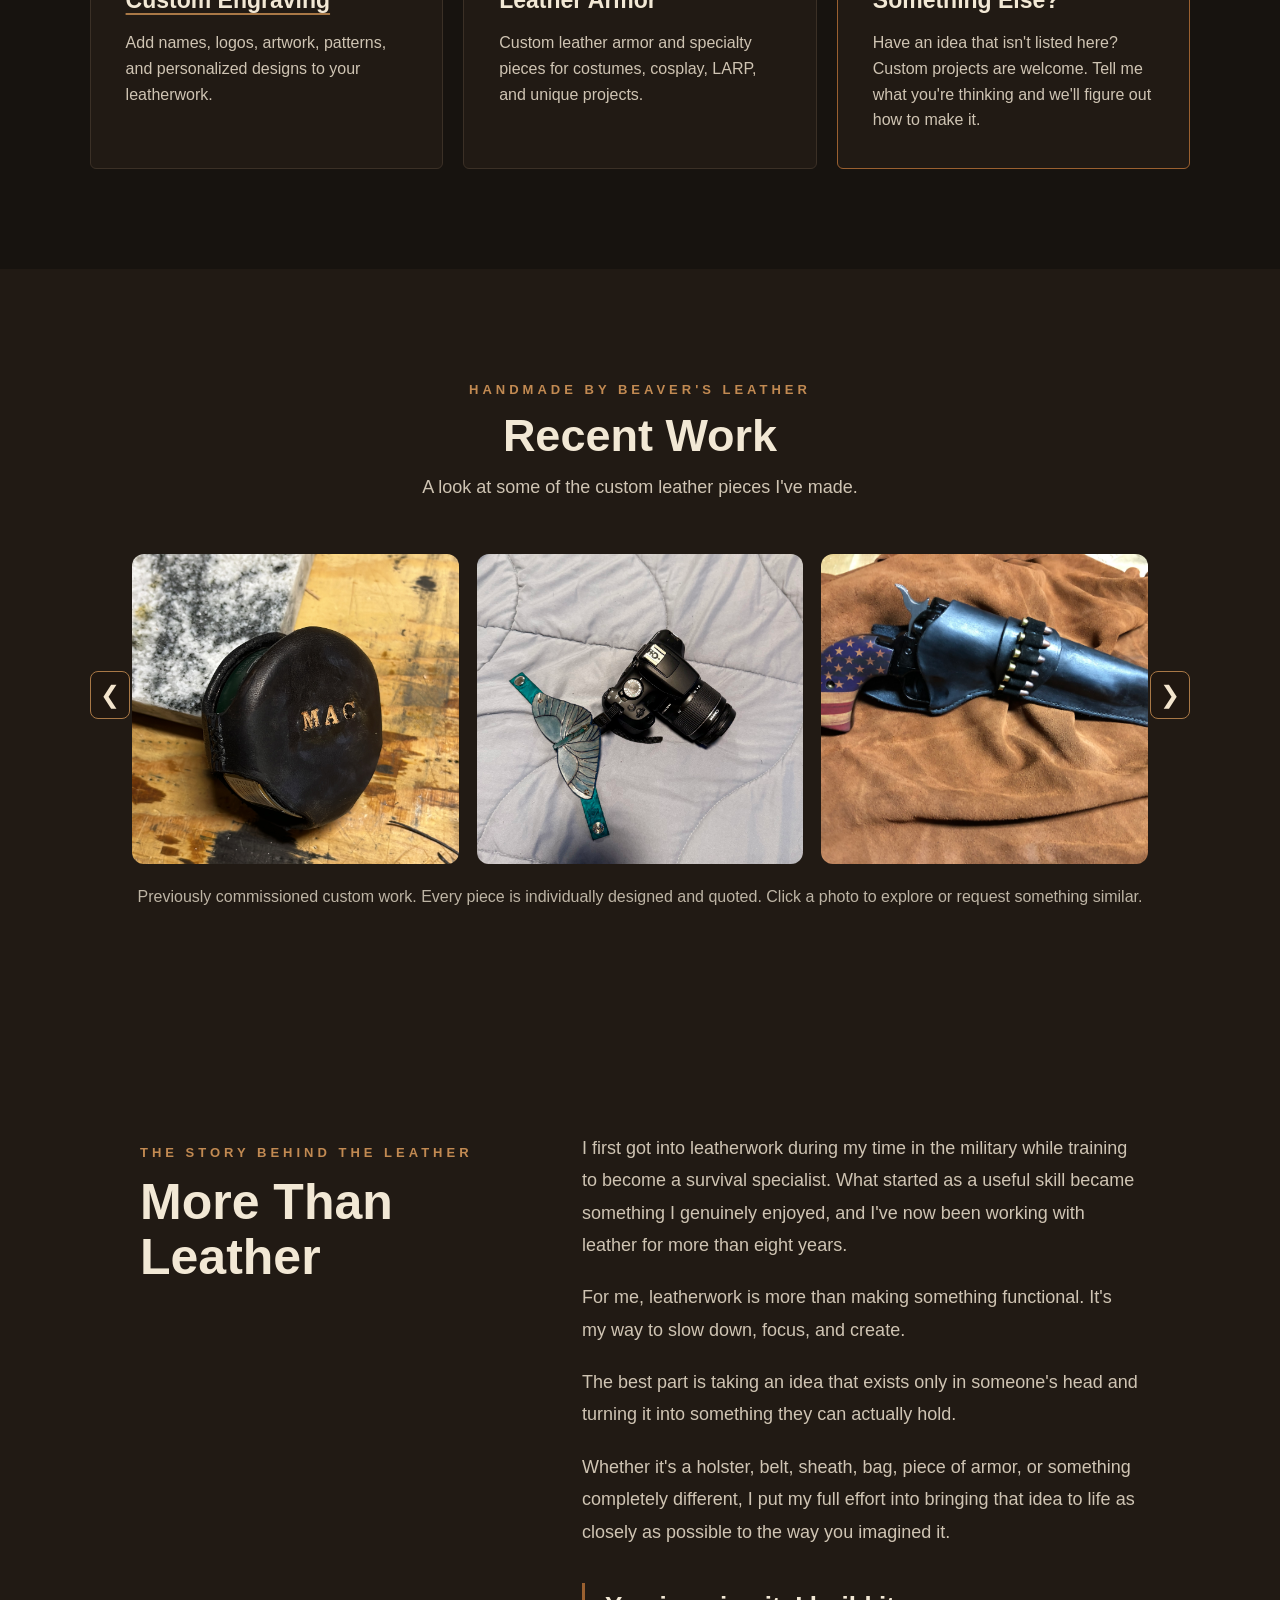
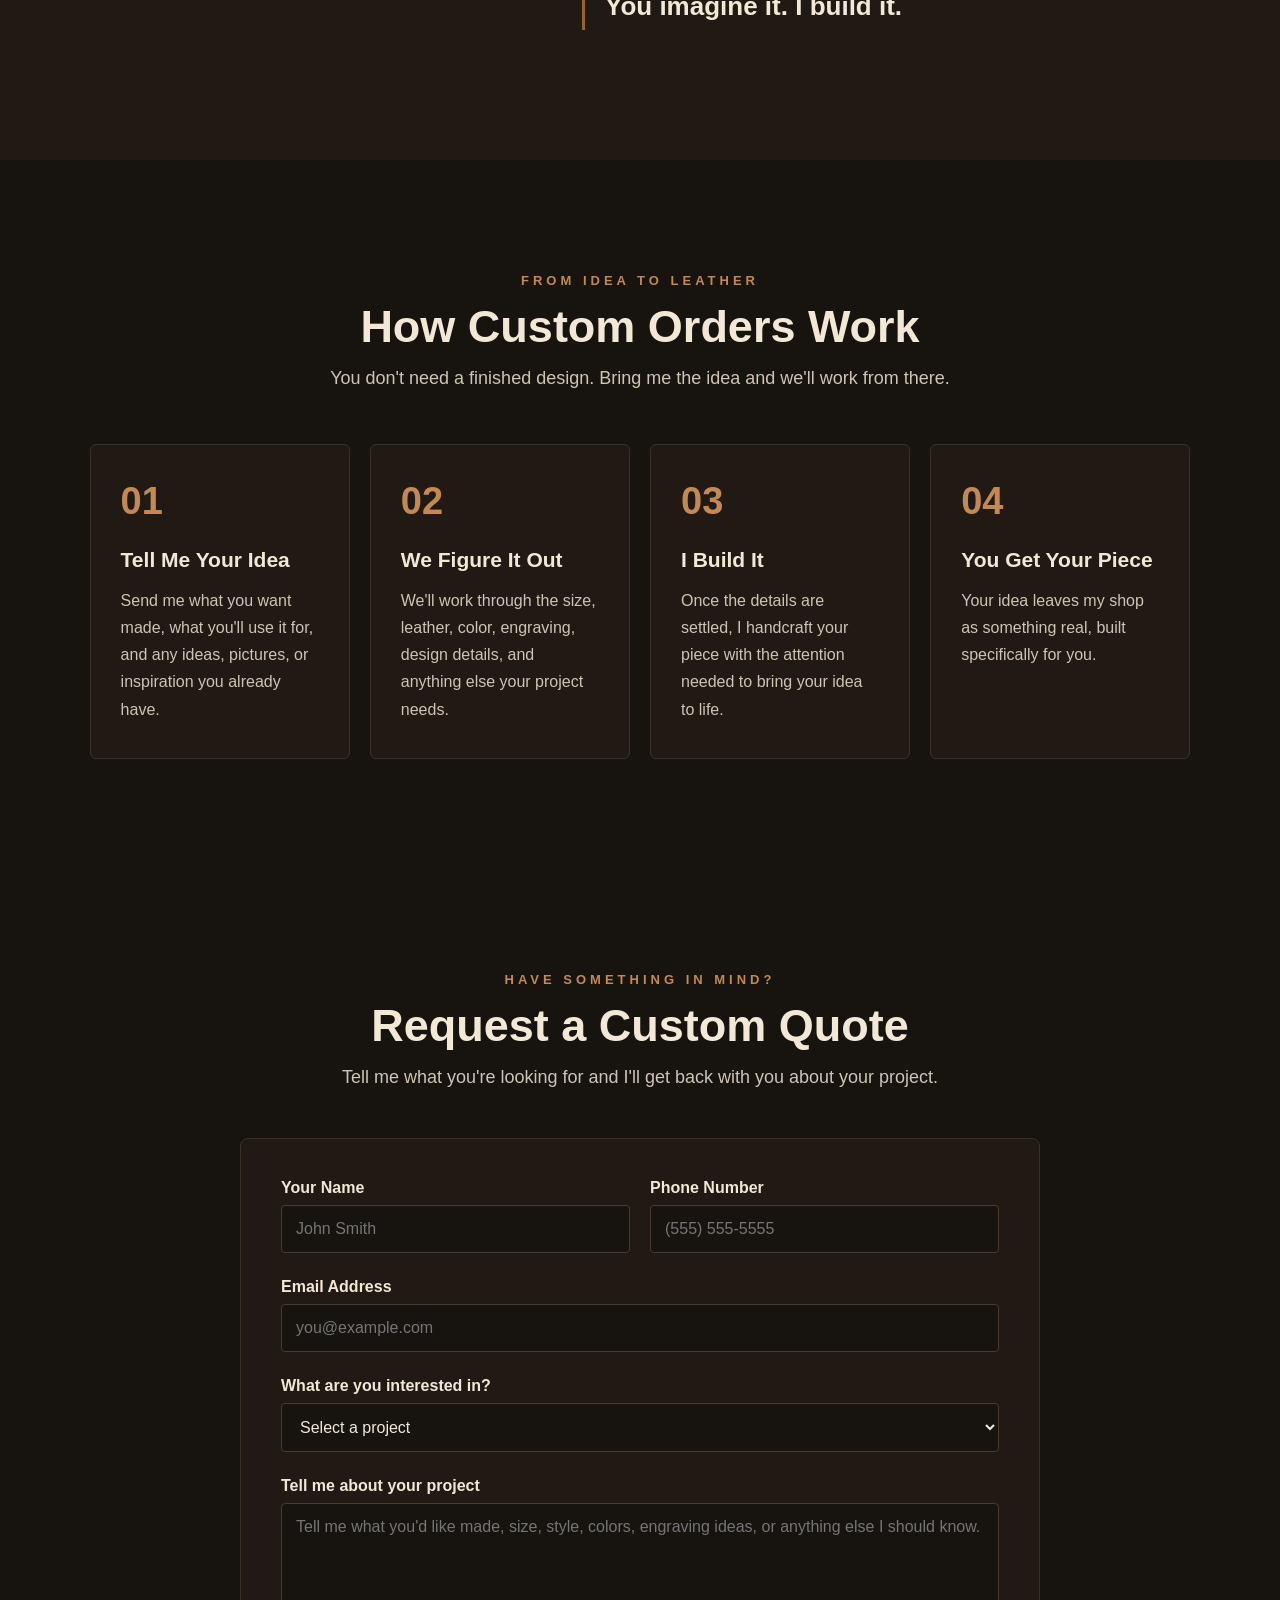
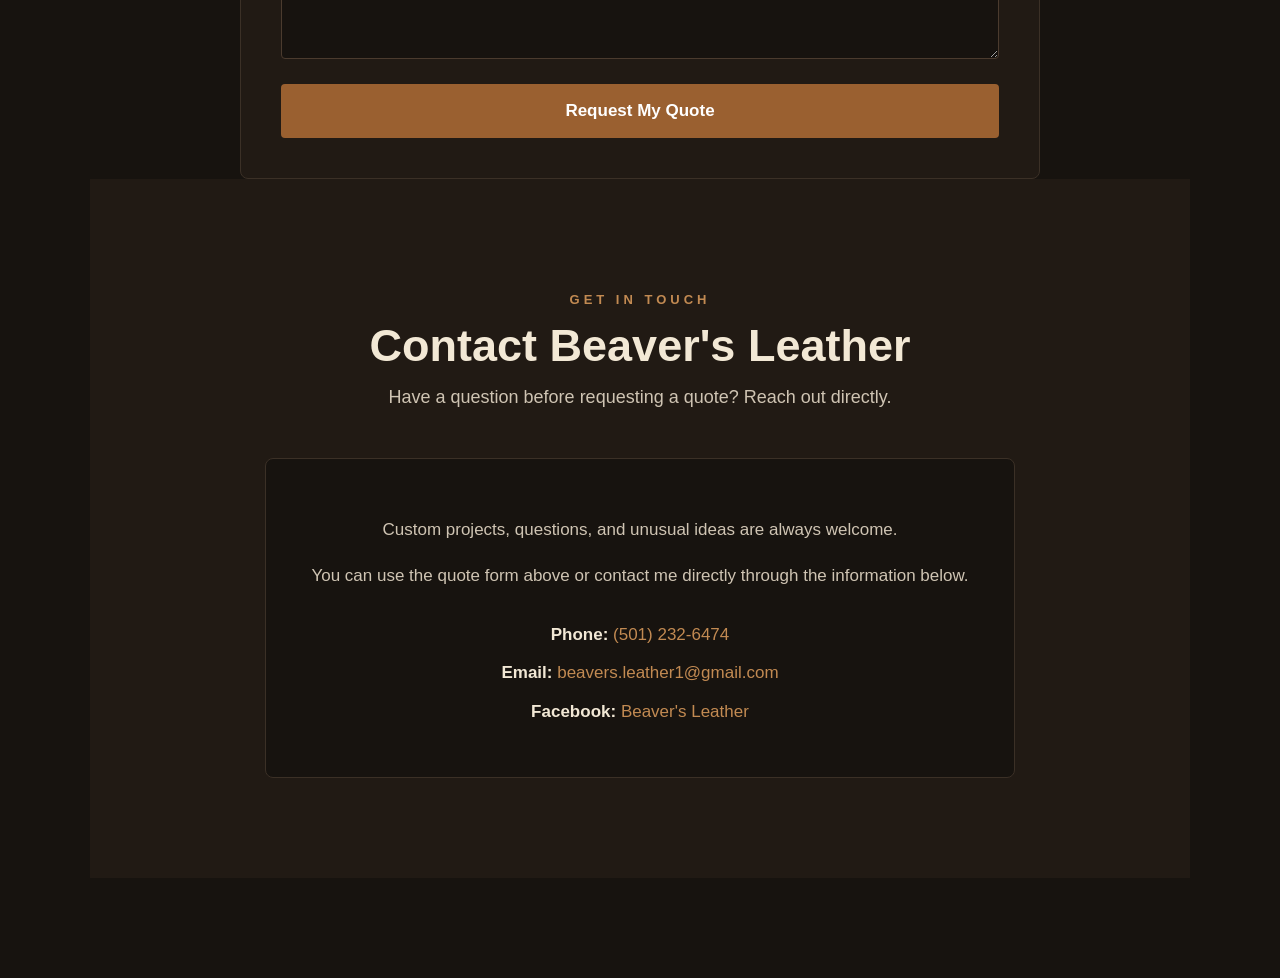
==== commit ef02cd42: "Connect custom portfolio photos to quote form with reference links" ====
--- a/index.html
+++ b/index.html
@@ -53,6 +53,14 @@
 @media(prefers-reduced-motion:reduce) { .gallery-track { scroll-behavior:auto; } }
 
 .product-card h3 a { color:inherit; text-decoration:underline; text-decoration-color:#a97846; text-underline-offset:5px; }
+.gallery-request {position:absolute;bottom:45px;left:50%;transform:translateX(-50%);background:#b98a56;color:#18110b;border:0;border-radius:8px;padding:12px 18px;font-weight:700;cursor:pointer;white-space:nowrap;max-width:90vw;}
+.gallery-lightbox .lightbox-count {bottom:12px;}
+.quote-reference[hidden]{display:none}
+.quote-reference{display:flex;align-items:center;gap:15px;max-width:700px;margin:15px auto 25px;padding:14px;border:1px solid #a97846;border-radius:10px;background:#241b14;color:#f4e5cd}
+.quote-reference img{width:100px;height:100px;object-fit:cover;border-radius:6px}
+.quote-reference p{overflow-wrap:anywhere;font-size:13px;margin:6px 0}
+.quote-reference button{background:none;color:#e6b67e;border:1px solid #a97846;border-radius:5px;padding:6px 10px;cursor:pointer}
+@media(max-width:540px){.gallery-request{font-size:13px;padding:10px 12px}.quote-reference img{width:75px;height:75px}}
 </style>
 </head>
 
@@ -185,13 +193,14 @@
         </div>
         <button class="gallery-arrow gallery-next" type="button" aria-label="Next photos">&#10095;</button>
     </div>
-    <p class="gallery-hint">Scroll to explore more work. Click any photo to enlarge it.</p>
+    <p class="gallery-hint">Previously commissioned custom work. Every piece is individually designed and quoted. Click a photo to explore or request something similar.</p>
     <div class="gallery-lightbox" id="gallery-lightbox" role="dialog" aria-modal="true" aria-label="Photo viewer" hidden>
         <button type="button" class="lightbox-close" aria-label="Close photo viewer">&times;</button>
         <button type="button" class="lightbox-prev" aria-label="Previous photo">&#10094;</button>
         <img class="lightbox-photo" alt="Enlarged handmade leatherwork">
         <button type="button" class="lightbox-next" aria-label="Next photo">&#10095;</button>
         <span class="lightbox-count" aria-live="polite"></span>
+        <button type="button" class="gallery-request">Request Something Similar</button>
     </div>
 
 </section>
@@ -300,6 +309,8 @@
         </span>
     </div>
 
+    <div class="quote-reference" id="quote-reference" hidden><img id="quote-reference-image" alt="Selected previous leather project"><div><strong>Inspired by a previous project</strong><p id="quote-reference-label"></p><button type="button" id="quote-reference-clear">Remove reference</button></div></div>
+
     <form
     class="quote-form"
     action="https://formsubmit.co/beavers.leather1@gmail.com"
@@ -307,6 +318,7 @@
     enctype="multipart/form-data"
 >
 
+    <input type="hidden" id="project-reference" name="inspiration_project_url" value="">
     <input
         type="hidden"
         name="_subject"
@@ -428,6 +440,11 @@
  const viewer=document.getElementById('gallery-lightbox');
  const photo=viewer.querySelector('.lightbox-photo');
  const counter=viewer.querySelector('.lightbox-count');
+ const referenceField=document.getElementById('project-reference');
+ const referenceBox=document.getElementById('quote-reference');
+ const referenceImage=document.getElementById('quote-reference-image');
+ const referenceLabel=document.getElementById('quote-reference-label');
+ const details=document.getElementById('details');
  const fallback=Array.from(track.querySelectorAll('img')).map(img=>({src:img.getAttribute('src'),name:img.getAttribute('src').split('/').pop()}));
  let images=fallback, current=0, timer;
  const reduceMotion=window.matchMedia('(prefers-reduced-motion: reduce)').matches;
@@ -452,6 +469,20 @@
  function openPhoto(i) { current=i;showPhoto();viewer.hidden=false;document.body.style.overflow='hidden';stop();viewer.querySelector('.lightbox-close').focus(); }
  function closePhoto() { viewer.hidden=true;document.body.style.overflow='';start(); }
  function movePhoto(d) { current=(current+d+images.length)%images.length;showPhoto(); }
+ function requestSimilar(){
+   const item=images[current];
+   const url=new URL(item.src,document.baseURI).href;
+   referenceField.value=url;
+   referenceImage.src=url;
+   referenceLabel.textContent='Reference photo: '+item.name;
+   referenceBox.hidden=false;
+   if(!details.value.trim())details.value='I saw this piece in your portfolio and would like to discuss a similar custom project. I understand it will be individually designed and quoted.\\n\\nMy preferred changes or details: ';
+   closePhoto();
+   document.getElementById('quote').scrollIntoView({behavior:reduceMotion?'auto':'smooth',block:'start'});
+   details.focus({preventScroll:true});
+ }
+ viewer.querySelector('.gallery-request').addEventListener('click',requestSimilar);
+ document.getElementById('quote-reference-clear').addEventListener('click',()=>{referenceField.value='';referenceBox.hidden=true;referenceImage.removeAttribute('src');referenceLabel.textContent='';});
  function stop(){clearInterval(timer);}
  function start(){stop();if(!reduceMotion)timer=setInterval(()=>{if(!document.hidden && viewer.hidden)step(1)},4000);}
  document.querySelector('.gallery-prev').addEventListener('click',()=>{step(-1);start();});
